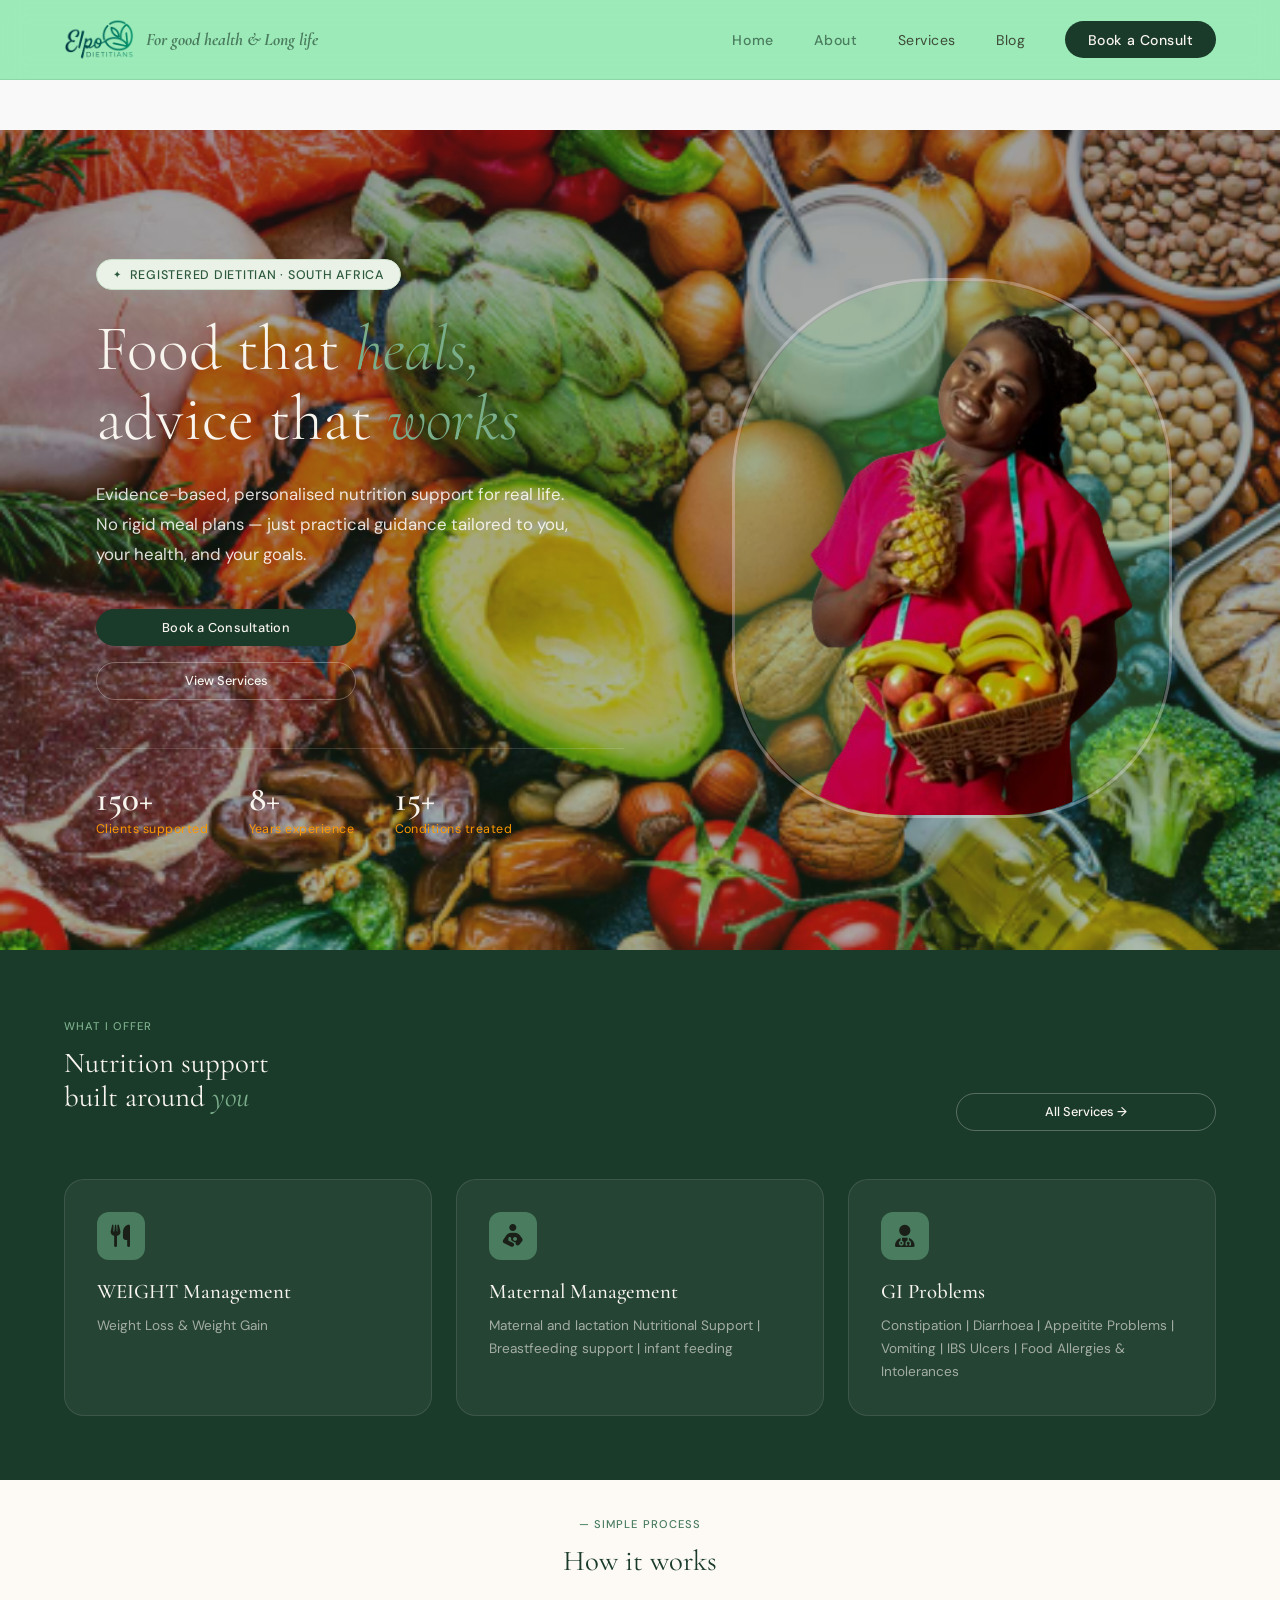
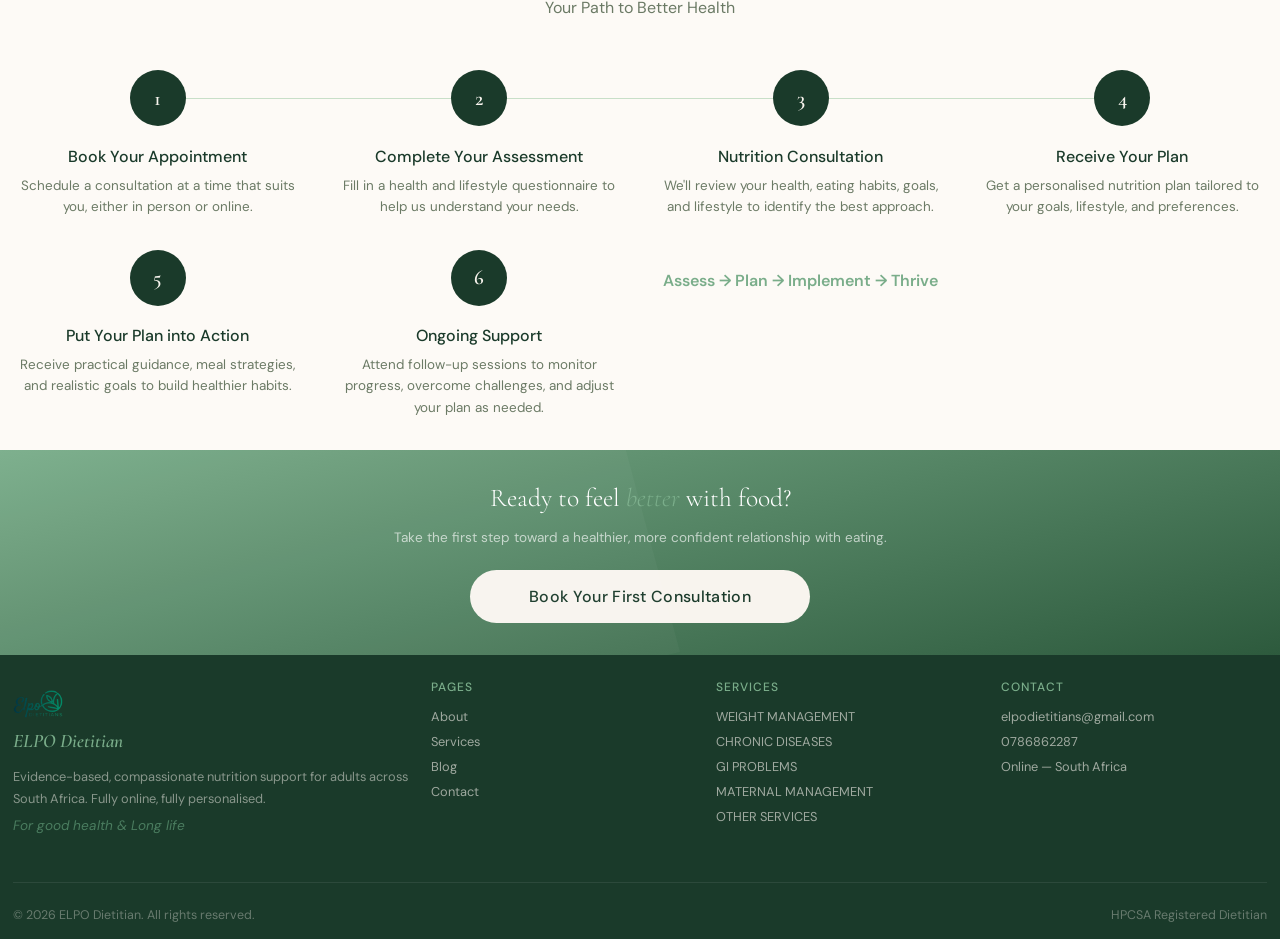
==== index.html @ 796d45ba "Update index.html" ====
<!DOCTYPE html>
<html lang="en">
<head>
  <meta charset="UTF-8">
  <meta name="viewport" content="width=device-width, initial-scale=1.0">

  <!-- UPDATE: Change this to your business name -->
  <title>ELPO Dietitian</title>

<meta name="description"
content="Professional dietitian services focused on healthy eating, nutrition guidance, wellness plans, and personalized dietary support for a healthier lifestyle.">
  <!-- Google Fonts — UPDATE font names here if you want different typography -->
  <link href="https://fonts.googleapis.com/css2?family=Cormorant+Garamond:ital,wght@0,300;0,400;0,500;0,600;1,300;1,400&family=DM+Sans:wght@300;400;500&display=swap" rel="stylesheet">
  <!-- Font Awesome -->
  <link rel="stylesheet" href="https://cdnjs.cloudflare.com/ajax/libs/font-awesome/6.5.1/css/all.min.css">

  <!-- Stylesheets — edit only the relevant file for each concern -->
  <link rel="stylesheet" href="css/styles.css">   <!-- Global: colours, fonts, nav, footer, modal, forms -->
  <link rel="stylesheet" href="css/home.css">     <!-- Home page sections only -->
  <link rel="stylesheet" href="css/pages.css">    <!-- About, Services, Blog, Resources, Contact -->
</head>
<body>

<!-- ══════════════════════════════════════════
     NAV — edit in: css/styles.css (.nav-*)
     UPDATE: Change brand name "NourishWell"
     ══════════════════════════════════════════ -->
<nav>
  <div class="nav-logo" onclick="showPage('home')">
    <div class="logo-circle">
      <img src="Pictures/Logo.png" alt="ELPO Dietitian Logo">
    </div>
    <span class="logo-tagline">For good health & Long life</span>
  </div>
  <button class="nav-hamburger" id="nav-hamburger" onclick="toggleMobileNav()" aria-label="Toggle menu">
    <span></span><span></span><span></span>
  </button>
  <div class="nav-links" id="nav-links">
    <a href="index.html">Home</a>
    <a href="pages/about.html" class="nav-active">About</a>
    <a href="pages/services.html">Services</a>
    <a href="pages/blog.html">Blog</a>
    <a href="#" onclick="showContactOptions();return false;" class="nav-cta">Book a Consult</a>
  </div>
</nav>


<!-- ══════════════════════════════════════════
     HOME PAGE — edit content in: pages/home.html
     ══════════════════════════════════════════ -->
<div class="page active" id="page-home">

  <section class="hero">
    <div>
      <div class="hero-badge fade-up">Registered Dietitian · South Africa</div>
      <h1 class="fade-up delay-1">Food that <em>heals,</em><br>advice that <em>works</em></h1>
      <p class="fade-up delay-2">Evidence-based, personalised nutrition support for real life. No rigid meal plans — just practical guidance tailored to you, your health, and your goals.</p>
      <div class="hero-btns fade-up delay-3">
        <button class="btn-primary" onclick="openBooking()">Book a Consultation</button>
        <button class="btn-secondary" onclick="window.location.href='pages/services.html'">View Services</button>
      </div>
      <div class="hero-stats fade-up delay-4">
        <div><div class="stat-num">150+</div><div class="stat-label">Clients supported</div></div>
        <div><div class="stat-num">8+</div><div class="stat-label">Years experience</div></div>
        <div><div class="stat-num">15+</div><div class="stat-label">Conditions treated</div></div>
      </div>
    </div>
    <div class="hero-image fade-up delay-2">
      <div class="hero-img-wrap">
        <div class="hero-img-placeholder">
          <img src="Pictures/EM_Moyo.png" alt="ELPO Dietitian" style="width:100%;height:100%;object-fit:cover;border-radius:inherit;">
        </div>

      </div>
      <!-- hero-float-card placeholder (uncomment when ready)
      <div class="hero-float-card">
        <div class="float-icon"><i class="fa-solid fa-check"></i></div>
        <div>
          <div class="float-val">HPCSA Registered</div>
          <div class="float-text">Verified &amp; accredited</div>
        </div>
      </div>
      -->
    </div>
  </section>

  <section class="services-strip">
    <div class="section-tag">What I offer</div>
    <div style="display:flex;justify-content:space-between;align-items:flex-end;flex-wrap:wrap;gap:1rem">
      <h2 class="section-title">Nutrition support<br>built around <em style="font-style:italic;color:var(--green-light)">you</em></h2>
      <a class="btn-secondary" style="border-color:rgba(255, 255, 255, 0.268);color:var(--cream);white-space:nowrap;" href="pages/services.html">All Services →</a>
    </div>
    <div class="services-grid">
      
      <div class="service-card" onclick="window.location.href='pages/services.html'">
        <div class="service-icon"><i class="fa-solid fa-utensils"></i></div>
        <h3>WEIGHT Management</h3>
        <p>Weight Loss & Weight Gain</p>       
      </div>

      <div class="service-card" onclick="window.location.href='pages/services.html'">
        <div class="service-icon"><i class="fa-solid fa-person-breastfeeding"></i></div>
       <h3>Maternal Management</h3>
      <p>Maternal and lactation Nutritional Support | Breastfeeding support | infant feeding</p>
      </div>

      <div class="service-card" onclick="window.location.href='pages/services.html'">
        <div class="service-icon"><i class="fa-solid fa-user-doctor"></i></div>
         <h3>GI Problems</h3>
      <p>Constipation | Diarrhoea | Appeitite Problems | Vomiting | IBS Ulcers | Food Allergies & Intolerances</p>
      </div>
    </div>
  </section>

  <section class="how-it-works">
    <div style="text-align:center; margin-bottom:0">
      <div class="section-tag">— Simple process</div>
      <h2 class="section-title">How it works</h2>
      <p class="section-sub" style="margin: 0 auto; text-align:center">Your Path to Better Health</p>
    </div>

    <div class="steps-row">
      <div class="step">
        <div class="step-num">1</div>
        <h4>Book Your Appointment</h4>
        <p>Schedule a consultation at a time that suits you, either in person or online.</p>
      </div>

      <div class="step">
        <div class="step-num">2</div>
        <h4>Complete Your Assessment</h4>
        <p>Fill in a health and lifestyle questionnaire to help us understand your needs.</p>
      </div>

      <div class="step">
        <div class="step-num">3</div>
        <h4>Nutrition Consultation</h4>
        <p>We'll review your health, eating habits, goals, and lifestyle to identify the best approach.</p>
      </div>

      <div class="step">
        <div class="step-num">4</div>
        <h4>Receive Your Plan</h4>
        <p>Get a personalised nutrition plan tailored to your goals, lifestyle, and preferences.</p>
      </div>

      <div class="step">
        <div class="step-num">5</div>
        <h4>Put Your Plan into Action</h4>
        <p>Receive practical guidance, meal strategies, and realistic goals to build healthier habits.</p>
      </div>

      <div class="step">
        <div class="step-num">6</div>
        <h4>Ongoing Support</h4>
        <p>Attend follow-up sessions to monitor progress, overcome challenges, and adjust your plan as needed.</p>
      </div>

      <div style="text-align:center; margin-top:1.25rem; color:var(--green-light); font-weight:600">
        <p>Assess → Plan → Implement → Thrive</p>
      </div>
    </div>
  </section>

  <section class="cta-banner">
    <h2>Ready to feel <em>better</em> with food?</h2>
    <p>Take the first step toward a healthier, more confident relationship with eating.</p>
    <button class="btn-primary" onclick="openBooking()">Book Your First Consultation</button>
  </section>

  <footer>
    <div class="footer-grid">
      <div><div class="footer-logo">
        <div class="logo-circle" style="width:50px;height:50px">
          <img src="Pictures/Logo.png" alt="ELPO Dietitian Logo" style="width:100%;height:100%;object-fit:contain">
        </div>
        <span>ELPO Dietitian</span>
      </div><p class="footer-desc">Evidence-based, compassionate nutrition support for adults across South Africa. Fully online, fully personalised.</p><p class="logo-tagline" style="margin-top:0.5rem;font-size:0.85rem">For good health & Long life</p></div>
      <div class="footer-col"><h4>Pages</h4><a href="pages/about.html">About</a><a href="pages/services.html">Services</a><a href="pages/blog.html">Blog</a><a href="pages/contact.html">Contact</a></div>
     
      <div class="footer-col"><h4>Services</h4>
        <a href="pages/services.html">WEIGHT MANAGEMENT</a>
      <a href="pages/services.html">CHRONIC DISEASES</a>
      <a href="pages/services.html">GI PROBLEMS</a>
      <a href="pages/services.html">MATERNAL MANAGEMENT</a>
      <a href="pages/services.html">OTHER SERVICES</a>
      </div>
     
      <div class="footer-col"><h4>Contact</h4><a>elpodietitians@gmail.com</a><a>0786862287</a><a>Online — South Africa</a></div>
    </div>
    <div class="footer-bottom"><p>© 2026 ELPO Dietitian. All rights reserved.</p><p>HPCSA Registered Dietitian</p></div>
  </footer>
</div>

<script src="js/main.js"></script>

<div class="modal-overlay" id="modal-overlay" onclick="closeBookingIfOutside(event)">
  <div class="modal">
    <div class="modal-header">
      <h3>Book a Consultation</h3>
      <button class="modal-close" onclick="closeBooking()">✕</button>
    </div>
    <div id="modal-form">
      <div class="form-row">
        <div class="form-group"><label>First name</label><input type="text" name="firstname" placeholder="Jane"></div>
        <div class="form-group"><label>Last name</label><input type="text" name="lastname" placeholder="Smith"></div>
      </div>
      <div class="form-group"><label>Email address</label><input type="email" name="email" placeholder="jane@email.com"></div>
      <div class="form-group">
        <label>Service interested in</label>
        <select name="service">
          <option value="">Select a service...</option>
          <option>Initial Nutrition Consultation</option>
          <option>IBS Ease & Management Program</option>
          <option>Medical Aid Weight Management</option>
          <option>Discovery Vitality Consultation</option>
        </select>
      </div>
      <div class="form-group">
        <label>Your health goals</label>
        <textarea name="message" placeholder="What would you like to work on?" style="min-height:80px"></textarea>
      </div>
      <button class="form-submit" onclick="submitModal()">Send Request →</button>
    </div>
    <div class="success-msg" id="modal-success">
      <div class="s-icon">🌿</div>
      <h4>Booking request sent!</h4>
      <p>I'll be in touch within 1–2 business days to confirm your appointment.</p>
    </div>
  </div>
</div>
</body>
</html>
---- css/styles.css ----
/* =============================================
   NourishWell Nutrition — Main Stylesheet
   =============================================
   To update colours, edit the :root variables.
   To update fonts, edit the Google Fonts link
   in index.html and the font-family values below.
   ============================================= */

:root {
  /* ── Brand Colours ── */
  --green-deep:  #1a3a2a;   /* Dark green — main buttons, nav, footer */
  --green-mid:   #2d5a3d;   /* Mid green — gradients, accents */
  --green-soft:  #4a7c5f;   /* Soft green — hover states, icons */
  --green-light: #7aad8a;   /* Light green — highlights on dark bg */
  --green-pale:  #c8dfc8;   /* Pale green — borders, badges */
  --green-mist:  #eaf2e8;   /* Misty green — card backgrounds */

  /* ── Neutrals ── */
  --cream:       #f8f4ee;   /* Warm cream — inputs, light backgrounds */
  --warm-white:  #fdfaf6;   /* Off-white — page background */
  --earth:       #8b6f47;   /* Earth tone — accent */
  --accent:      #c8a96e;   /* Gold accent — stars, highlights */

  /* ── Text ── */
  --text-dark:   #1a2018;   /* Main body text */
  --text-mid:    #3d4a38;   /* Secondary text */
  --text-light:  #6b7a65;   /* Muted / captions */

  /* ── Utility ── */
  --border:      rgba(42,80,55,0.12);
}

/* ── Reset & Base ── */
* { margin: 0; padding: 0; box-sizing: border-box; }
html { scroll-behavior: smooth; }
body {
  font-family: 'DM Sans', sans-serif;
  background: var(--warm-white);
  color: var(--text-dark);
  overflow-x: hidden;
}

/* ── NAV ── */
nav {
  position: fixed; top: 0; left: 0; right: 0; z-index: 100;
  display: flex; align-items: center; justify-content: space-between;
  padding: 1rem 4rem;
  background: rgba(0, 210, 74, 0.378);
  backdrop-filter: blur(12px);
  border-bottom: 1px solid var(--border);
  transition: all 0.3s;
  height: 80px;
}
.nav-logo {
  font-family: 'Cormorant Garamond', serif;
  font-size: 1.6rem; 
  font-weight: 700;
  color: var(--green-deep);
  cursor: pointer;
  display: flex;
  align-items: center;
  gap: 12px;
  flex-shrink: 0;
}
.logo-circle {
  width: 70px;
  height: 70px;
  display: flex;
  align-items: center;
  justify-content: center;
  overflow: hidden;
}
.logo-circle img {
  width: 100%;
  height: 100%;
  object-fit: contain;
}
.logo-tagline {
  font-size: 1.1rem;
  color: var(--green-soft);
  font-style: italic;
  line-height: 1.2;
  max-width: 220px;
}
.nav-logo span { color: var(--green-soft); font-style: italic; }
.nav-links { display: flex; gap: 2.5rem; align-items: center; }
.nav-links a {
  text-decoration: none; color: var(--text-mid);
  font-size: 0.88rem; font-weight: 400; letter-spacing: 0.04em;
  transition: color 0.2s; cursor: pointer;
}
.nav-links a:hover { color: var(--green-soft); }
.nav-cta {
  background: var(--green-deep) !important;
  color: var(--cream) !important;
  padding: 0.6rem 1.4rem;
  border-radius: 50px;
  font-weight: 500 !important;
  transition: background 0.2s !important;
}
.nav-cta:hover { background: var(--green-soft) !important; }
.nav-links a.nav-active { color: var(--green-soft); font-weight: 500; }

/* ── PAGE SWITCHING ── */
.page { display: none; min-height: 100vh; padding-top: 110px; /* Increased margin for large devices */ }
.page.active { display: block; }

/* ── SHARED SECTION STYLES ── */
section { padding: 5rem 4rem; }
.section-tag {
  display: inline-block;
  font-size: 0.75rem; font-weight: 500; letter-spacing: 0.1em;
  text-transform: uppercase; color: var(--green-soft);
  margin-bottom: 0.8rem;
}
.section-title {
  font-family: 'Cormorant Garamond', serif;
  font-size: clamp(2rem, 4vw, 3rem);
  font-weight: 400; color: var(--green-deep); line-height: 1.2;
  margin-bottom: 1rem;
}
.section-sub {
  font-size: 1rem; color: var(--text-light);
  line-height: 1.75; max-width: 560px;
}

/* ── SHARED BUTTONS ── */
.btn-primary {
  background: var(--green-deep); color: var(--cream);
  padding: 0.85rem 2rem; border-radius: 50px;
  font-size: 0.9rem; font-weight: 500; cursor: pointer;
  border: none; transition: all 0.25s; letter-spacing: 0.02em;
  text-decoration: none; display: inline-block;
  font-family: 'DM Sans', sans-serif;
  max-width: 260px;
  width: auto;
}
.btn-primary:hover { background: var(--green-soft); transform: translateY(-1px); }
.btn-secondary {
  background: transparent; color: var(--green-deep);
  padding: 0.85rem 2rem; border-radius: 50px;
  font-size: 0.9rem; font-weight: 500; cursor: pointer;
  border: 1.5px solid var(--green-pale); transition: all 0.25s;
  text-decoration: none; display: inline-block;
  font-family: 'DM Sans', sans-serif;
  max-width: 260px;
  width: auto;
}
.btn-secondary:hover { border-color: var(--green-soft); color: var(--green-soft); }

/* Center buttons used inside page content (keep nav buttons untouched) */
.page .btn-primary,
.page .btn-secondary,
.page .form-submit {
  display: inline-block;
  margin: 0 auto;
  text-align: center;
}

/* ── CTA BANNER (shared across pages) ── */
.cta-banner {
  background: linear-gradient(165deg, var(--green-light), var(--green-mid));
  padding: 5rem 4rem; text-align: center; position: relative; overflow: hidden;
}
.cta-banner::before {
  content: ''; position: absolute;
  top: -50%; left: -10%; width: 60%; height: 200%;
  background: rgba(255,255,255,0.03);
  transform: rotate(-15deg);
}
.cta-banner h2 {
  font-family: 'Cormorant Garamond', serif;
  font-size: clamp(2rem, 4vw, 3.2rem);
  font-weight: 300; color: white; margin-bottom: 1rem;
}
.cta-banner h2 em { font-style: italic; color: var(--green-light); }
.cta-banner p { color: rgba(255,255,255,0.65); margin-bottom: 2.5rem; font-size: 1rem; }
.cta-banner .btn-primary { background: var(--cream); color: var(--green-deep); font-size: 1rem; padding: 1rem 2.5rem; }
.cta-banner .btn-primary:hover { background: white; }

/* Make CTA button wider on desktop, full-width on small screens */
.cta-banner .btn-primary {
  min-width: 340px;
  max-width: 520px;
  width: auto;
}

@media (max-width: 480px) {
  .cta-banner .btn-primary {
    width: 100%;
    max-width: 100%;
    min-width: 0;
  }
}

/* ── FOOTER (shared across pages) ── */
footer { background: var(--green-deep); padding: 4rem 4rem 2rem; }
.footer-grid {
  display: grid; grid-template-columns: 1.5fr 1fr 1fr 1fr;
  gap: 3rem; margin-bottom: 3rem;
}
.footer-logo {
  font-family: 'Cormorant Garamond', serif;
  font-size: 1.4rem; color: var(--cream); font-weight: 600; margin-bottom: 0.8rem;
}
.footer-logo span { color: var(--green-light); font-style: italic; }
.footer-desc { font-size: 0.84rem; color: rgba(248,244,238,0.5); line-height: 1.7; }
.footer-col h4 {
  font-size: 0.8rem; font-weight: 500; color: var(--green-light);
  letter-spacing: 0.08em; text-transform: uppercase; margin-bottom: 1.2rem;
}
.footer-col a {
  display: block; font-size: 0.85rem; color: rgba(248,244,238,0.6);
  text-decoration: none; margin-bottom: 0.6rem; cursor: pointer;
  transition: color 0.2s;
}
.footer-col a:hover { color: var(--cream); }
.footer-bottom {
  border-top: 1px solid rgba(255,255,255,0.08);
  padding-top: 1.5rem; display: flex;
  justify-content: space-between; align-items: center;
}
.footer-bottom p { font-size: 0.78rem; color: rgba(248,244,238,0.35); }

/* ── BOOKING MODAL ── */
.modal-overlay {
  display: none; position: fixed; inset: 0; z-index: 200;
  background: rgba(26,42,24,0.6); backdrop-filter: blur(4px);
  align-items: center; justify-content: center;
}
.modal-overlay.open { display: flex; }
.modal {
  background: white; border-radius: 24px;
  padding: 2.5rem; width: 90%; max-width: 480px;
  box-shadow: 0 24px 80px rgba(26,58,42,0.2);
  animation: modalIn 0.3s ease;
}
@keyframes modalIn {
  from { opacity: 0; transform: translateY(20px); }
  to   { opacity: 1; transform: translateY(0); }
}
.modal-header {
  display: flex; justify-content: space-between;
  align-items: center; margin-bottom: 1.5rem;
}
.modal-header h3 {
  font-family: 'Cormorant Garamond', serif;
  font-size: 1.6rem; color: var(--green-deep);
}
.modal-close {
  width: 36px; height: 36px; background: var(--cream);
  border: none; border-radius: 50%; cursor: pointer;
  font-size: 1.1rem; color: var(--text-mid);
  display: flex; align-items: center; justify-content: center;
  transition: background 0.2s;
}
.modal-close:hover { background: var(--green-pale); }

/* ── FORMS (shared) ── */
.form-row { display: grid; grid-template-columns: 1fr 1fr; gap: 1rem; }
.form-group { margin-bottom: 1.2rem; }
.form-group label {
  display: block; font-size: 0.82rem; font-weight: 500;
  color: var(--text-mid); margin-bottom: 0.4rem;
}
.form-group input,
.form-group select,
.form-group textarea {
  width: 100%; padding: 0.75rem 1rem;
  background: var(--cream); border: 1.5px solid var(--border);
  border-radius: 10px; font-family: 'DM Sans', sans-serif;
  font-size: 0.88rem; color: var(--text-dark);
  outline: none; transition: border-color 0.2s;
  appearance: none;
}
.form-group input:focus,
.form-group select:focus,
.form-group textarea:focus { border-color: var(--green-soft); }
.form-group textarea { resize: vertical; min-height: 100px; }
.form-submit {
  width: 100%; padding: 1rem;
  background: var(--green-deep); color: var(--cream);
  border: none; border-radius: 50px;
  font-family: 'DM Sans', sans-serif; font-size: 0.95rem; font-weight: 500;
  cursor: pointer; transition: all 0.25s; margin-top: 0.5rem;
}
.form-submit:hover { background: var(--green-soft); transform: translateY(-1px); }
.success-msg { display: none; text-align: center; padding: 2rem 0; }
.success-msg .s-icon { font-size: 3rem; margin-bottom: 1rem; }
.success-msg h4 {
  font-family: 'Cormorant Garamond', serif;
  font-size: 1.5rem; color: var(--green-deep); margin-bottom: 0.5rem;
}
.success-msg p { font-size: 0.88rem; color: var(--text-light); }

/* ── ANIMATIONS ── */
@keyframes fadeUp {
  from { opacity: 0; transform: translateY(24px); }
  to   { opacity: 1; transform: translateY(0); }
}
.fade-up { animation: fadeUp 0.6s ease forwards; }
.delay-1 { animation-delay: 0.1s; opacity: 0; }
.delay-2 { animation-delay: 0.2s; opacity: 0; }
.delay-3 { animation-delay: 0.3s; opacity: 0; }
.delay-4 { animation-delay: 0.4s; opacity: 0; }

/* =============================================
   RESPONSIVE — Mobile & Tablet breakpoints
   ============================================= */

/* ── Hamburger Menu Button ── */
.nav-hamburger {
  display: none;
  flex-direction: column;
  gap: 5px;
  background: none;
  border: none;
  cursor: pointer;
  padding: 6px;
  z-index: 110;
}
.nav-hamburger span {
  display: block;
  width: 24px;
  height: 2px;
  background: var(--green-deep);
  border-radius: 2px;
  transition: all 0.3s;
}
.nav-hamburger.open span:nth-child(1) { transform: translateY(7px) rotate(45deg); }
.nav-hamburger.open span:nth-child(2) { opacity: 0; }
.nav-hamburger.open span:nth-child(3) { transform: translateY(-7px) rotate(-45deg); }

/* ── Tablet: 768px–1024px ── */
@media (max-width: 1024px) {
  nav { 
    padding: 0.8rem 2rem;
    height: 70px;
  }
  section { padding: 3.5rem 2rem; }

  .footer-grid {
    grid-template-columns: 1fr 1fr;
    gap: 2rem;
  }
  .cta-banner { padding: 3.5rem 2rem; }
  footer { padding: 2.5rem 2rem 2rem; }
  
  /* Logo adjustments */
  .logo-circle { width: 64px; height: 64px; }
  .logo-tagline { display: block; font-size: 1rem; }
  .nav-logo { font-size: 1.3rem; }
}

/* ── Mobile: up to 768px ── */
@media (max-width: 768px) {
  .page { padding-top: 0; }
  nav {
    padding: 0.6rem 1rem;
    flex-wrap: wrap;
    position: fixed;
    top: 0;
    left: 0;
    right: 0;
    height: 60px;
    min-height: 60px;
  }
  .nav-logo { gap: 6px; }
  .logo-circle { width: 56px; height: 56px; }
  .logo-tagline { display: block; font-size: 0.95rem; }
  .nav-logo { font-size: 1.15rem; }
  
  .nav-hamburger { 
    display: flex !important;
    flex-direction: column;
    gap: 4px;
    background: none;
    border: none;
    cursor: pointer;
    padding: 4px;
    position: absolute;
    right: 0.8rem;
    top: 50%;
    transform: translateY(-50%);
    z-index: 200;
  }
  .nav-hamburger span {
    display: block;
    width: 20px;
    height: 2px;
    background: var(--green-deep);
    border-radius: 2px;
    transition: all 0.3s;
  }
  .nav-hamburger.open span:nth-child(1) { transform: translateY(5px) rotate(45deg); }
  .nav-hamburger.open span:nth-child(2) { opacity: 0; }
  .nav-hamburger.open span:nth-child(3) { transform: translateY(-5px) rotate(-45deg); }

  .nav-links {
    display: none;
    flex-direction: column;
    width: 100%;
    position: fixed;
    top: 60px;
    left: 0;
    right: 0;
    gap: 0;
    background: rgba(253,250,246,0.98);
    border-top: 1px solid var(--border);
    padding: 0.5rem 0 1rem;
    z-index: 150;
    max-height: calc(100vh - 60px);
    overflow-y: auto;
  }
  .nav-links.mobile-open { 
    display: flex !important; 
  }
  .nav-links a {
    padding: 0.7rem 1rem;
    font-size: 0.9rem;
    border-radius: 6px;
    margin: 0 0.5rem;
    width: calc(100% - 1rem);
  }
  .nav-cta {
    margin: 0.5rem 1rem 0;
    text-align: center;
    padding: 0.7rem 1.2rem !important;
  }

  section { padding: 1.25rem 1rem; }
  .section-title { font-size: clamp(1.6rem, 5vw, 2.2rem); }
  .section-sub { font-size: 0.92rem; max-width: 100%; }

  .footer-grid {
    grid-template-columns: 1fr;
    gap: 1.5rem;
    text-align: center;
  }
  footer { padding: 2rem 1rem 1.2rem; }
  .footer-bottom {
    flex-direction: column;
    gap: 0.5rem;
    text-align: center;
  }

  .cta-banner { padding: 2.5rem 1rem; }
  .cta-banner h2 { font-size: clamp(1.5rem, 5vw, 2rem); }
  .cta-banner p { font-size: 0.9rem; }
  .cta-banner .btn-primary { padding: 0.8rem 1.5rem; font-size: 0.9rem; }

  .form-row { grid-template-columns: 1fr; }

  .modal { 
    padding: 1.5rem 1rem; 
    width: 92%; 
    max-width: 400px;
    border-radius: 16px;
  }
  .modal-header h3 { font-size: 1.3rem; }
  .form-group { margin-bottom: 1rem; }
  .form-group input,
  .form-group select,
  .form-group textarea { padding: 0.6rem 0.8rem; font-size: 0.85rem; }
  .form-submit { padding: 0.8rem; font-size: 0.9rem; }
  
  .btn-primary, .btn-secondary {
    padding: 0.7rem 1.5rem;
    font-size: 0.85rem;
  }
}

/* On desktop/tablet make form submit constrained and buttons keep a sensible max width */
@media (min-width: 769px) {
  .page .btn-primary,
  .page .btn-secondary {
    display: inline-block;
    margin: 0;
    max-width: 260px;
  }
  .page .form-submit {
    width: auto;
    max-width: 320px;
    display: inline-block;
    margin: 0;
  }
}

/* Center buttons on small devices only */
@media (max-width: 768px) {
  .page .btn-primary,
  .page .btn-secondary,
  .page .form-submit {
    display: block;
    margin: 0.6rem auto;
    text-align: center;
  }
  .cta-banner {
    text-align: center;
  }
}

/* ── Small mobile: up to 480px ── */
@media (max-width: 480px) {
  nav { 
    padding: 0.5rem 0.8rem; 
    height: 55px;
    min-height: 55px;
  }
  .logo-circle { width: 36px; height: 36px; }
  .nav-logo { font-size: 0.9rem; }
  .nav-hamburger { right: 0.6rem; padding: 3px; }
  .nav-hamburger span { width: 18px; }
  
  .page { padding-top: 55px; /* Space for fixed nav on small mobile */ }
  section { padding: 1.5rem 0.8rem; }
}
  
  section { padding: 2rem 0.8rem; }
  .section-tag { font-size: 0.7rem; }
  .section-title { font-size: clamp(1.4rem, 5vw, 1.8rem); }
  
  footer { padding: 1.5rem 0.8rem 1rem; }
  .footer-grid { gap: 1.2rem; }
  .footer-col h4 { font-size: 0.75rem; margin-bottom: 0.8rem; }
  .footer-col a { font-size: 0.8rem; margin-bottom: 0.5rem; }
  .footer-logo { font-size: 1.2rem; }
  .footer-desc { font-size: 0.8rem; }
  
  .cta-banner { padding: 2rem 0.8rem; }
  .cta-banner h2 { font-size: clamp(1.3rem, 5vw, 1.6rem); }
  .cta-banner p { font-size: 0.85rem; margin-bottom: 1.5rem; }
  
  .modal { padding: 1.2rem 0.8rem; }
  .modal-header h3 { font-size: 1.2rem; }
  .modal-close { width: 32px; height: 32px; font-size: 1rem; }
  
  .btn-primary, .btn-secondary {
    padding: 0.6rem 1.2rem;
    font-size: 0.8rem;
    width: 100%;
    margin: 0.6rem auto; /* Center block buttons */
  }
  .hero-btns { flex-direction: column; gap: 0.8rem; }

/* Removed conflicting centering rules */
---- css/home.css ----
/* =============================================
   home.css — Styles for the Home page only
   ============================================= */

/* ── Hero Section ── */
body{
  margin-top: 0;
  margin: 0;
  top: 0%;
}

.hero {
  min-height: calc(100vh - 80px);
  display: grid; grid-template-columns: 1fr 1fr;
  align-items: center;
  padding: 5rem 4rem 4rem 6rem;
  gap: 4rem;
  position: relative; overflow: hidden;
  background-image: linear-gradient(rgba(32, 32, 32, 0.43), rgba(26, 65, 34, 0.366)), url('../Pictures/HomeBackground.png');
  background-size: cover;
  margin-top: 0;
}
.hero-badge {
  display: inline-flex; align-items: center; gap: 0.5rem;
  background: var(--green-mist); border: 1px solid var(--green-pale);
  border-radius: 50px; padding: 0.4rem 1rem;
  font-size: 0.78rem; color: var(--green-mid); font-weight: 500;
  margin-bottom: 1.5rem; letter-spacing: 0.06em; text-transform: uppercase;
}
.hero-badge::before { content: '✦'; font-size: 0.6rem; }
.hero h1 {
  font-family: 'Cormorant Garamond', serif;
  font-size: clamp(3rem, 5vw, 4.5rem);
  font-weight: 300; line-height: 1.1;
  color: var(--cream); margin-bottom: 1.5rem;
}
.hero h1 em { font-style: italic; color: var(--green-light); }
.hero p {
  font-size: 1.05rem; color: rgba(255, 254, 254, 0.85);
  line-height: 1.8; margin-bottom: 2.5rem; max-width: 480px;
}
.hero-btns { display: flex; gap: 1rem; flex-wrap: wrap; }
.hero-btns { justify-content: flex-start; }
/* Ensure elements that trigger page navigation remain left-aligned on larger screens
   (mobile centering is handled in the max-width media queries) */
@media (min-width: 769px) {
  /* Keep page navigation and booking triggers left-aligned on desktop */
  #page-home [onclick*="showPage"],
  #page-home [onclick*="openBooking"],
  #page-home .btn-primary, #page-home .btn-secondary {
    display: inline-block;
    margin: 0;
  }
}
.hero .btn-secondary {
  color: var(--cream);
  border-color: rgba(255, 255, 255, 0.3);
}
.hero .btn-secondary:hover {
  border-color: var(--cream);
}
.hero-stats {
  display: flex; gap: 2.5rem; margin-top: 3rem;
  padding-top: 2rem; border-top: 1px solid rgba(255, 255, 255, 0.15);
}
.stat-num {
  font-family: 'Cormorant Garamond', serif;
  font-size: 2.2rem; font-weight: 600; color: var(--cream); line-height: 1;
}
.stat-label { font-size: 0.78rem; color: rgb(253, 152, 0); margin-top: 0.3rem; letter-spacing: 0.04em; }

/* ── Hero Image ── */
.hero-image { position: relative; display: flex; justify-content: center; align-items: center; }
.hero-img-wrap {
  width: 440px; height: 540px;
  border-radius: 200px 200px 160px 160px;
  overflow: hidden; position: relative;
  border: 3px solid rgba(255, 254, 254, 0.307);
}
.hero-img-placeholder {
  width: 100%; height: 100%;
  display: flex; flex-direction: column;
  align-items: center; justify-content: center; gap: 1rem;
  background: rgba(137, 252, 137, 0.182); border-radius: 200px 200px 160px 160px;
}
.placeholder-icon {
  width: 120px; height: 120px; background: var(--green-pale);
  border-radius: 50%; display: flex; align-items: center; justify-content: center;
  font-size: 3rem;
}
.placeholder-text { font-size: 0.85rem; color: var(--text-light); }
.hero-float-card {
  position: absolute; bottom: 40px; left: -20px;
  background: white; border-radius: 16px;
  padding: 1rem 1.3rem; box-shadow: 0 8px 32px rgba(26, 58, 42, 0.15);
  border: 1px solid var(--border);
  display: flex; align-items: center; gap: 0.8rem;
}
.float-icon {
  width: 40px; height: 40px; background: var(--green-mist);
  border-radius: 10px; display: flex; align-items: center;
  justify-content: center; font-size: 1.2rem;
}
.float-text { font-size: 0.78rem; color: var(--text-light); }
.float-val { font-size: 0.95rem; font-weight: 500; color: var(--green-deep); }

/* ── Services Strip ── */
.services-strip { background: var(--green-deep); padding: 4rem; }
.services-strip .section-tag { color: var(--green-light); }
.services-strip .section-title { color: var(--cream); }
.services-strip .section-sub { color: rgba(248,244,238,0.65); }
.services-grid {
  display: grid; grid-template-columns: repeat(3, 1fr);
  gap: 1.5rem; margin-top: 3rem;
}
.service-card {
  background: rgba(255,255,255,0.05);
  border: 1px solid rgba(255,255,255,0.1);
  border-radius: 20px; padding: 2rem;
  transition: all 0.3s; cursor: pointer;
}
.service-card:hover {
  background: rgba(255,255,255,0.1);
  transform: translateY(-4px);
  border-color: rgba(255,255,255,0.2);
}
.service-icon {
  width: 48px; height: 48px; background: var(--green-soft);
  border-radius: 12px; display: flex; align-items: center;
  justify-content: center; font-size: 1.4rem; margin-bottom: 1.2rem;
}
.service-card h3 {
  font-family: 'Cormorant Garamond', serif;
  font-size: 1.3rem; font-weight: 500;
  color: var(--cream); margin-bottom: 0.6rem;
}
.service-card p { font-size: 0.85rem; color: rgba(248,244,238,0.6); line-height: 1.7; }
.service-card .card-link {
  display: inline-flex; align-items: center; gap: 0.4rem;
  margin-top: 1.2rem; font-size: 0.82rem; color: var(--green-light);
  text-decoration: none; font-weight: 500; cursor: pointer;
}

/* ── Testimonials ── */
.testimonials-section { background: var(--cream); }
.testimonials-grid {
  display: grid; grid-template-columns: repeat(3, 1fr);
  gap: 1.5rem; margin-top: 3rem;
}
.testimonial-card {
  background: white; border-radius: 20px;
  padding: 2rem; border: 1px solid var(--border);
  transition: transform 0.3s;
}
.testimonial-card:hover { transform: translateY(-3px); }
.stars { color: var(--accent); font-size: 0.9rem; margin-bottom: 1rem; letter-spacing: 0.1em; }
.testimonial-card p {
  font-size: 0.92rem; color: var(--text-mid);
  line-height: 1.75; margin-bottom: 1.5rem; font-style: italic;
}
.client-info { display: flex; align-items: center; gap: 0.8rem; }
.client-avatar {
  width: 40px; height: 40px; background: var(--green-mist);
  border-radius: 50%; display: flex; align-items: center;
  justify-content: center; font-size: 1rem;
}
.client-name { font-size: 0.88rem; font-weight: 500; color: var(--green-deep); }
.client-detail { font-size: 0.78rem; color: var(--text-light); }

/* ── How It Works ── */
.how-it-works { background: var(--warm-white); }
.steps-row {
  display: grid; grid-template-columns: repeat(4, 1fr);
  gap: 2rem; margin-top: 3rem; position: relative;
}
.steps-row::before {
  content: '';
  position: absolute; top: 28px; left: 12.5%; right: 12.5%;
  height: 1px; background: var(--green-pale);
}
.step { text-align: center; position: relative; }
.step-num {
  width: 56px; height: 56px;
  background: var(--green-deep); color: var(--cream);
  border-radius: 50%;
  display: flex; align-items: center; justify-content: center;
  font-family: 'Cormorant Garamond', serif;
  font-size: 1.3rem; font-weight: 600;
  margin: 0 auto 1.2rem; position: relative; z-index: 1;
}
.step h4 { font-size: 1rem; font-weight: 500; color: var(--green-deep); margin-bottom: 0.5rem; }
.step p { font-size: 0.84rem; color: var(--text-light); line-height: 1.6; }

/* =============================================
   home.css — RESPONSIVE
   ============================================= */

@media (max-width: 1024px) {
  .hero {
    grid-template-columns: 1fr 1fr;
    padding: 3rem 2rem;
    gap: 2rem;
  }
  .hero-img-wrap { width: 300px; height: 400px; }
  .hero h1 { font-size: clamp(2.2rem, 4vw, 3rem); }
  .hero p { font-size: 1rem; max-width: 400px; }
  .hero-stats { gap: 1.5rem; }
  .stat-num { font-size: 1.8rem; }
  
  .services-strip { padding: 3rem 2rem; }
  .services-grid { grid-template-columns: repeat(2, 1fr); gap: 1.2rem; }
  .service-card { padding: 1.5rem; }
  
  .testimonials-grid { grid-template-columns: repeat(2, 1fr); gap: 1.2rem; }
  .testimonial-card { padding: 1.5rem; }
  
  .steps-row { grid-template-columns: repeat(2, 1fr); gap: 2rem; }
  .steps-row::before { display: none; }
}

@media (max-width: 768px) {
  .hero {
    grid-template-columns: 1fr;
    padding: 2rem 1rem 2.5rem;
    gap: 1.5rem;
    text-align: center;
    min-height: auto;
    margin-top: 0;
    background-position: center;
  }
  .hero-badge {
    font-size: 0.7rem;
    padding: 0.3rem 0.8rem;
    margin-bottom: 1rem;
  }
  .hero h1 {
    font-size: clamp(1.8rem, 6vw, 2.5rem);
    margin-bottom: 1rem;
  }
  .hero p {
    font-size: 0.95rem;
    margin-bottom: 1.5rem;
    margin-left: auto;
    margin-right: auto;
  }
  .hero-btns {
    justify-content: center;
    gap: 0.8rem;
  }
  .hero .btn-primary,
  .hero .btn-secondary {
    padding: 0.65rem 1.2rem;
    font-size: 0.85rem;
  }
  .hero-stats {
    justify-content: center;
    gap: 1.2rem;
    flex-wrap: wrap;
    padding-top: 1.5rem;
  }
  .stat-num { font-size: 1.5rem; }
  .stat-label { font-size: 0.7rem; }
  
  .hero-image { order: -1; margin-bottom: 1rem; }
  .hero-img-wrap {
    width: 220px;
    height: 280px;
    margin: 0 auto;
    border-radius: 140px 140px 120px 120px;
  }
  .placeholder-icon { width: 80px; height: 80px; font-size: 2rem; }
  .placeholder-text { font-size: 0.75rem; }
  
  .hero-float-card {
    position: relative;
    left: auto;
    bottom: auto;
    transform: none;
    margin: 1rem auto 0;
    padding: 0.8rem 1rem;
    white-space: nowrap;
  }
  /* Center buttons only on the index (home) page for small screens */
  #page-home .btn-primary,
  #page-home .btn-secondary,
  #page-home .form-submit,
  #page-home .elpo-cta-btn,
  #page-home .resource-btn {
    display: block;
    margin: 0.6rem auto;
  }
  /* But keep the hero buttons left-aligned on all sizes */
  #page-home .hero-btns .btn-primary,
  #page-home .hero-btns .btn-secondary {
    display: inline-block;
    margin: 0;
  }
  /* Keep the services-strip action on the left as well */
  .services-strip .btn-secondary {
    display: inline-block !important;
    margin: 0 !important;
  }
  .float-icon { width: 32px; height: 32px; font-size: 1rem; }
  .float-text { font-size: 0.7rem; }
  .float-val { font-size: 0.85rem; }

  .services-strip { padding: 2.5rem 1rem; }
  .services-grid { grid-template-columns: 1fr; gap: 1rem; }
  .service-card { padding: 1.2rem; }
  .service-icon { width: 40px; height: 40px; font-size: 1.2rem; margin-bottom: 0.8rem; }
  .service-card h3 { font-size: 1.1rem; margin-bottom: 0.4rem; }
  .service-card p { font-size: 0.8rem; }
  .service-card .card-link { font-size: 0.75rem; margin-top: 0.8rem; }

  .testimonials-section { padding: 2.5rem 1rem; }
  .testimonials-grid { grid-template-columns: 1fr; gap: 1rem; }
  .testimonial-card { padding: 1.2rem; }
  .stars { font-size: 0.8rem; margin-bottom: 0.8rem; }
  .testimonial-card p { font-size: 0.85rem; margin-bottom: 1rem; }
  .client-avatar { width: 36px; height: 36px; }
  .client-name { font-size: 0.85rem; }
  .client-detail { font-size: 0.72rem; }

  .how-it-works { padding: 2.5rem 1rem; }
  .steps-row {
    grid-template-columns: 1fr;
    gap: 1.2rem;
    margin-top: 2rem;
  }
  .step {
    text-align: left;
    display: flex;
    align-items: flex-start;
    gap: 0.8rem;
  }
  .step-num {
    width: 44px;
    height: 44px;
    font-size: 1.1rem;
    flex-shrink: 0;
    margin: 0;
  }
  .step h4 { font-size: 0.95rem; margin-bottom: 0.3rem; }
  .step p { font-size: 0.8rem; }
}

@media (max-width: 480px) {
  .hero { padding: 1.5rem 0.8rem 2rem; }
  .hero-badge { font-size: 0.65rem; }
  .hero h1 { font-size: clamp(1.5rem, 6vw, 2rem); }
  .hero p { font-size: 0.88rem; }
  .hero-btns { gap: 0.6rem; }
  .hero .btn-primary,
  .hero .btn-secondary { padding: 0.6rem 1rem; font-size: 0.8rem; }
  .hero-stats { gap: 1rem; }
  .stat-num { font-size: 1.3rem; }
  .stat-label { font-size: 0.65rem; }
  
  .hero-img-wrap { width: 180px; height: 230px; }
  .placeholder-icon { width: 60px; height: 60px; font-size: 1.5rem; }
  .placeholder-text { font-size: 0.7rem; }
  
  .hero-float-card { padding: 0.6rem 0.8rem; }
  .float-icon { width: 28px; height: 28px; font-size: 0.9rem; }
  .float-text { font-size: 0.65rem; }
  .float-val { font-size: 0.8rem; }

  .services-strip { padding: 2rem 0.8rem; }
  .section-tag { font-size: 0.65rem; margin-bottom: 0.5rem; }
  .section-title { font-size: clamp(1.4rem, 5vw, 1.8rem); }
  .section-sub { font-size: 0.85rem; }
  
  .service-card { padding: 1rem; }
  .service-icon { width: 36px; height: 36px; font-size: 1.1rem; }
  .service-card h3 { font-size: 1rem; }
  .service-card p { font-size: 0.75rem; }

  .testimonials-section { padding: 2rem 0.8rem; }
  .testimonial-card { padding: 1rem; }
  .testimonial-card p { font-size: 0.8rem; }

  .how-it-works { padding: 2rem 0.8rem; }
  .step-num { width: 38px; height: 38px; font-size: 1rem; }
  .step h4 { font-size: 0.9rem; }
  .step p { font-size: 0.75rem; }
}
---- css/pages.css ----
/* =============================================
   pages.css — Styles for About, Services,
   Blog, Resources & Contact pages
   ============================================= */

/* ══════════════ ABOUT PAGE ══════════════ */
body{
  background: rgba(245, 245, 245, 0.526);
  color: var(--text-dark);
  overflow-x: hidden;
  margin-top: 20px;
}
.about-hero {
  display: grid; grid-template-columns: 1fr 1fr;
  gap: 5rem; padding: 5rem 5rem 5rem 6rem; align-items: center;
}
.about-img-wrap {
  width: 100%; aspect-ratio: 4/5;
  background: #ffc0cb51;
  border-radius: 24px; overflow: hidden;
  position: relative;
  display: flex; align-items: center; justify-content: center;
  border: 2px solid var(--green-pale);
}
.about-content .section-sub { max-width: 100%; margin-bottom: 1.5rem; }
.qual-list { margin: 1.5rem 0; }
.qual-item {
  display: flex; align-items: flex-start; gap: 0.8rem;
  padding: 0.8rem 0; border-bottom: 1px solid var(--border);
  font-size: 0.9rem; color: var(--text-mid); line-height: 1.5;
}
.qual-dot {
  width: 8px; height: 8px; background: var(--green-soft);
  border-radius: 50%; flex-shrink: 0; margin-top: 5px;
}
.credentials-row { display: flex; gap: 1rem; margin-top: 2rem; flex-wrap: wrap; }
.cred-badge {
  background: var(--green-mist); border: 1px solid var(--green-pale);
  border-radius: 8px; padding: 0.5rem 1rem;
  font-size: 0.78rem; color: var(--green-mid); font-weight: 500;
}
.values-section {
  position: relative;
  padding: 5rem 6rem;
  background-image: linear-gradient(rgba(10,20,15,0.12), rgba(10,20,15,0.12)), url('../Pictures/aboutBg.png');
  background-size: cover;
  background-position: center;
  background-repeat: no-repeat;
  border-radius: 16px;
  overflow: hidden;
}

.values-section > *,
.values-section .values-grid {
  position: relative;
  z-index: 1;
}
.values-grid {
  display: grid; grid-template-columns: repeat(3, 1fr);
  gap: 1.5rem; margin-top: 3rem;
}
.value-card {
  padding: 2rem; border-radius: 20px;
  background: white; border: 1px solid var(--border);
}
.value-card .val-icon { font-size: 2rem; margin-bottom: 1rem; }
.value-card h3 {
  font-family: 'Cormorant Garamond', serif;
  font-size: 1.2rem; color: var(--green-deep); margin-bottom: 0.5rem;
}
.value-card p { font-size: 0.85rem; color: var(--text-light); line-height: 1.7; }

/* ══════════════ SERVICES PAGE ══════════════ */
.services-page-hero {
  background: var(--green-deep); padding: 5rem 5rem 4rem;
  text-align: center;
  margin-top: 0;
}
.services-page-hero .section-tag { color: var(--green-light); }
.services-page-hero .section-title { color: var(--cream); margin: 0 auto 1rem; }
.services-page-hero .section-sub { color: rgba(248,244,238,0.65); margin: 0 auto; text-align: center; }

.services-full { padding: 5rem 5rem 4rem;
width: 100%;
background-image: linear-gradient(rgba(90, 90, 90, 0.716), rgba(0, 0, 0, 0.525)), url('../Pictures/ServiceBg.png');
  background-size: cover;
background-position: center;}
/* Tighten spacing between service title and description */
.services-full .services-sectionn { max-width: 980px; margin: 0 auto; padding: 1rem 0; }
.services-full .service-row { display: flex; gap: 1rem; align-items: flex-start; padding: 0.4rem 0; border-bottom: 1px solid var(--border); }
.services-full .service-title h2 { margin: 0; font-size: 1.15rem; line-height: 1.2; }
.services-full .service-desc { margin: 0; color: #ffffff; line-height: 1.4; }

/* New structured services layout */
.services-headerr { text-align: left; margin-bottom: 1.25rem; }
.services-headerr h1 {
  font-family: 'Cormorant Garamond', serif;
  font-size: 2rem;
  color: var(--cream);
  margin: 0 0 0.5rem;
}
.services-headerr p { color: rgba(255,255,255,0.85); margin: 0 0 1rem; max-width: 760px; }

.services-sectionn .service-block { padding: 1rem 0 1.25rem; }
.services-sectionn .service-block h2 {
  font-family: 'Cormorant Garamond', serif;
  font-size: 1.25rem;
  margin: 0 0 0.5rem;
  color: var(--cream);
}
.services-sectionn .service-block p { color: rgba(255,255,255,0.9); margin: 0 0 0.5rem; }
.services-sectionn .service-block ul {
  margin: 0 0 0.75rem 1.25rem; padding: 0; color: rgba(255,255,255,0.95);
  list-style: none;
}
.services-sectionn .service-block ul li { margin: 0.35rem 0; position: relative; padding-left: 1.1rem; }
.services-sectionn .service-block ul li::before {
  content: '•'; position: absolute; left: 0; top: 0; color: var(--green-light); font-weight: 700;
}

.services-sectionn hr { border: none; border-top: 1px solid rgba(255,255,255,0.08); margin: 1.25rem 0; }

.what-to-expect {
  margin-top: 1.25rem;
  padding: 1rem 1rem 1.25rem;
  background: rgba(255,255,255,0.03);
  border-radius: 12px;
}
.what-to-expect h2 { margin: 0 0 0.5rem; color: var(--cream); font-size: 1.25rem; }
.what-to-expect ul { list-style: none; padding: 0; margin: 0 0 0.5rem 0; display: grid; grid-template-columns: repeat(2, minmax(0,1fr)); gap: 0.5rem 1rem; }
.what-to-expect ul li { padding-left: 1.1rem; position: relative; color: rgba(255,255,255,0.95); }
.what-to-expect ul li::before { content: '✔'; position: absolute; left: 0; color: var(--green-light); font-weight: 700; }

@media (max-width: 720px) {
  .services-headerr h1 { font-size: 1.6rem; }
  .services-headerr p { font-size: 0.95rem; }
  .what-to-expect ul { grid-template-columns: 1fr; }
  .services-sectionn .service-block ul { margin-left: 1rem; }
}
.service-full-card {
  display: grid;
  /* fixed icon column, flexible middle content, fixed price column */
  grid-template-columns: 64px 1fr 160px;
  gap: 1.25rem; align-items: center;
  background: white; border-radius: 20px;
  padding: 2rem 2.5rem; border: 1px solid var(--border);
  margin-bottom: 1.5rem; transition: all 0.3s;
}
.service-full-card:hover {
  box-shadow: 0 8px 32px rgba(26,58,42,0.08);
  transform: translateY(-2px);
}
.sfc-icon {
  width: 64px; height: 64px; background: var(--green-mist);
  border-radius: 16px; display: flex; align-items: center;
  justify-content: center; padding: 0; box-sizing: border-box;
}
/* Font Awesome icon styling inside service feature icon */
.sfc-icon i {
  display: block;
  width: 100%;
  text-align: center;
  font-size: 20px;
  color: var(--green-deep);
  line-height: 1;
}
/* Ensure identical typography spacing inside cards */
.sfc-content h3, .sfc-content p { margin: 0; }

/* Keep price column consistent and center the book button */
.sfc-price { text-align: right; }
.sfc-price a { display: block; }
.sfc-price a > .btn-primary { display: inline-block; margin: 0.6rem 0 0; } /* Reverted to inline-block for desktop */
.sfc-content h3 {
  font-family: 'Cormorant Garamond', serif;
  font-size: 1.35rem; color: var(--green-deep); margin-bottom: 0.4rem;
}
.sfc-content p { font-size: 0.88rem; color: var(--text-light); line-height: 1.65; }
.sfc-tags { display: flex; gap: 0.5rem; margin-top: 0.8rem; flex-wrap: wrap; }
.sfc-tag {
  background: var(--green-mist); color: var(--green-mid);
  border-radius: 20px; padding: 0.25rem 0.75rem;
  font-size: 0.75rem; font-weight: 500;
}
.sfc-price { text-align: right; white-space: nowrap; }
.price-from { font-size: 0.75rem; color: var(--text-light); }

/* Center on-page buttons without altering price text alignment */
.page .btn-primary,
.page .btn-secondary,
.page a > .btn-primary,
.page a > .btn-secondary {
  /* default (desktop) - keep original flow */
}
.price-val {
  font-family: 'Cormorant Garamond', serif;
  font-size: 1.8rem; color: var(--green-deep); font-weight: 600;
}
.price-period { font-size: 0.75rem; color: var(--text-light); }

/* ── Pricing Table ── */
.pricing-section { background: var(--cream); }
.pricing-grid {
  display: grid; grid-template-columns: repeat(3, 1fr);
  gap: 1.5rem; margin-top: 3rem;
}
.pricing-card {
  background: white; border-radius: 24px;
  padding: 2.5rem; border: 1px solid var(--border);
  position: relative; transition: all 0.3s;
}
.pricing-card:hover { transform: translateY(-4px); box-shadow: 0 12px 40px rgba(26,58,42,0.1); }
.pricing-card.featured { background: var(--green-deep); border-color: var(--green-deep); }
.featured-tag {
  position: absolute; top: -14px; left: 50%; transform: translateX(-50%);
  background: var(--accent); color: white;
  border-radius: 20px; padding: 0.3rem 1rem;
  font-size: 0.72rem; font-weight: 500; letter-spacing: 0.06em;
  text-transform: uppercase; white-space: nowrap;
}
.pc-name {
  font-size: 0.82rem; font-weight: 500; letter-spacing: 0.08em;
  text-transform: uppercase; color: var(--text-light); margin-bottom: 1rem;
}
.pricing-card.featured .pc-name { color: rgba(248,244,238,0.55); }
.pc-price {
  font-family: 'Cormorant Garamond', serif;
  font-size: 3rem; font-weight: 600; color: var(--green-deep);
  line-height: 1; margin-bottom: 0.4rem;
}
.pricing-card.featured .pc-price { color: var(--cream); }
.pc-period { font-size: 0.82rem; color: var(--text-light); margin-bottom: 1.5rem; }
.pricing-card.featured .pc-period { color: rgba(248,244,238,0.5); }
.pc-divider { height: 1px; background: var(--border); margin-bottom: 1.5rem; }
.pricing-card.featured .pc-divider { background: rgba(255,255,255,0.1); }
.pc-features { list-style: none; margin-bottom: 2rem; }
.pc-features li {
  display: flex; align-items: center; gap: 0.6rem;
  font-size: 0.87rem; color: var(--text-mid); padding: 0.4rem 0;
}
.pricing-card.featured .pc-features li { color: rgba(248,244,238,0.75); }
.check { color: var(--green-soft); font-size: 0.9rem; }
.pricing-card.featured .check { color: var(--green-light); }
.pc-btn {
  width: 100%; padding: 0.85rem;
  border-radius: 50px; border: 1.5px solid var(--green-pale);
  background: transparent; color: var(--green-deep);
  font-size: 0.88rem; font-weight: 500; cursor: pointer;
  transition: all 0.25s; font-family: 'DM Sans', sans-serif;
}
.pc-btn:hover { background: var(--green-deep); color: var(--cream); border-color: var(--green-deep); }
.pricing-card.featured .pc-btn { background: var(--cream); color: var(--green-deep); border-color: var(--cream); }
.pricing-card.featured .pc-btn:hover { background: white; }

/* ══════════════ BLOG PAGE ══════════════ */
.blog-hero { padding: 4rem 5rem 3rem; text-align: center; }
.blog-grid {
  display: grid; grid-template-columns: repeat(3, 1fr);
  gap: 2rem; padding: 2rem 5rem 5rem;
}
.blog-card {
  background: white; border-radius: 20px;
  border: 1px solid var(--border); overflow: hidden;
  transition: all 0.3s; cursor: pointer;
}
.blog-card:hover { transform: translateY(-4px); box-shadow: 0 12px 40px rgba(26,58,42,0.08); }
.blog-img {
  height: 200px; background: var(--green-mist);
  display: flex; align-items: center; justify-content: center;
  font-size: 3rem; position: relative; overflow: hidden;
}
.blog-img-overlay {
  position: absolute; inset: 0;
  background: linear-gradient(to bottom, transparent 50%, rgba(26,58,42,0.2));
}
.blog-category {
  position: absolute; top: 12px; left: 12px;
  background: var(--green-deep); color: var(--cream);
  border-radius: 20px; padding: 0.25rem 0.75rem;
  font-size: 0.72rem; font-weight: 500; letter-spacing: 0.06em;
}
.blog-body { padding: 1.5rem; }
.blog-meta { font-size: 0.75rem; color: var(--text-light); margin-bottom: 0.6rem; }
.blog-card h3 {
  font-family: 'Cormorant Garamond', serif;
  font-size: 1.2rem; color: var(--green-deep);
  margin-bottom: 0.6rem; line-height: 1.35;
}
.blog-card p { font-size: 0.84rem; color: var(--text-light); line-height: 1.6; }
.blog-read-more {
  display: inline-flex; align-items: center; gap: 0.4rem;
  margin-top: 1rem; font-size: 0.82rem; color: var(--green-soft); font-weight: 500;
}

/* Resources page styles removed — resources page was deleted */

/* ══════════════ CONTACT PAGE ══════════════ */
.contact-section {
  display: grid; grid-template-columns: 1fr 1.6fr;
  gap: 4rem; padding: 5rem 5rem;
  min-height: calc(100vh - 80px); align-items: start;
}
.contact-info h2 {
  font-family: 'Cormorant Garamond', serif;
  font-size: 2.5rem; color: var(--green-deep); margin-bottom: 1rem; font-weight: 400;
}
.contact-info p { font-size: 0.95rem; color: var(--text-light); line-height: 1.75; margin-bottom: 2rem; }
.contact-detail {
  display: flex; align-items: center; gap: 1rem;
  padding: 1rem 0; border-bottom: 1px solid var(--border);
}
.cd-icon {
  width: 40px; height: 40px; background: var(--green-mist);
  border-radius: 10px; display: flex; align-items: center;
  justify-content: center; font-size: 1rem;
}
.cd-label { font-size: 0.75rem; color: var(--text-light); }
.cd-val { font-size: 0.9rem; color: var(--green-deep); font-weight: 500; }
.booking-card {
  background: white; border-radius: 24px;
  padding: 2.5rem; border: 1px solid var(--border);
  box-shadow: 0 8px 40px rgba(26,58,42,0.06);
}
.booking-card h3 {
  font-family: 'Cormorant Garamond', serif;
  font-size: 1.8rem; color: var(--green-deep); margin-bottom: 0.4rem;
}
.booking-card .sub { font-size: 0.88rem; color: var(--text-light); margin-bottom: 2rem; }

/* =============================================
   pages.css — RESPONSIVE
   ============================================= */

/* ── Tablet ── */
@media (max-width: 1024px) {
  body { margin-top: 0; }
  
  /* About */
  .about-hero { 
    grid-template-columns: 1fr 1fr; 
    gap: 2.5rem; 
    padding: 3rem 2rem; 
    margin-top: 80px; /* ensure fixed header doesn't overlap */
  }
  .about-img-wrap { max-width: 300px; }
  .about-content .section-sub { margin-bottom: 1rem; }
  .qual-list { margin: 1rem 0; }
  .qual-item { padding: 0.6rem 0; font-size: 0.85rem; }
  .credentials-row { margin-top: 1.5rem; gap: 0.6rem; }
  .cred-badge { padding: 0.4rem 0.8rem; font-size: 0.72rem; }
  .values-grid { grid-template-columns: repeat(2, 1fr); gap: 1.2rem; }
  .value-card { padding: 1.5rem; }
  .value-card h3 { font-size: 1.1rem; }
  .value-card p { font-size: 0.8rem; }
  .map-container {
        text-align: center;
        font-family: Arial, sans-serif;
        width: 200px;
        margin: 0 auto;
        padding: 20px;
        border-radius: 30px;
        background-color: #ffffff;
    }
    #d-link{
        display: inline-block;
        background-color: #1a4a83;
        color: white;
        padding: 10px 25px;
        text-decoration: none;
        border-radius: 5px;
        font-weight: bold;
        transition: background 0.3s ease;
    }

    .map-container h2 {
        color: #1a4a83; /* Matching the blue in your image */
        font-size: 2rem;
        margin-bottom: 20px;
    }

    .map-card {
        border-radius: 12px;
        overflow: hidden;
        box-shadow: 0 10px 30px rgba(0,0,0,0.15); /* Adds that depth effect */
        margin-bottom: 25px;
        line-height: 0; /* Removes bottom gap */
    }

    .directions-btn {
        display: inline-block;
        background-color: #1a4a83;
        color: white;
        padding: 12px 30px;
        text-decoration: none;
        border-radius: 5px;
        font-weight: bold;
        transition: background 0.3s ease;
    }

    .directions-btn:hover {
        background-color: #12345d;
    }

  /* Services */
  .services-page-hero { padding: 3.5rem 2rem 2.5rem; }
  .services-page-hero .section-title { font-size: clamp(1.8rem, 4vw, 2.5rem); }
  .services-page-hero .section-sub { font-size: 0.95rem; }
  .services-full { padding: 3rem 2rem; }
  .service-full-card { 
    grid-template-columns: auto 1fr; 
    padding: 1.5rem;
    gap: 1.5rem;
  }
  .sfc-icon { width: 52px; height: 52px; font-size: 1.5rem; }
  .sfc-content h3 { font-size: 1.2rem; }
  .sfc-content p { font-size: 0.82rem; }
  .sfc-price { grid-column: 2; text-align: left; }
  .price-val { font-size: 1.5rem; }
  .pricing-section { padding: 3rem 2rem; }
  .pricing-grid { grid-template-columns: repeat(2, 1fr); gap: 1.2rem; }
  .pricing-card { padding: 2rem; }
  .pc-price { font-size: 2.5rem; }

  /* Blog */
  .blog-hero { padding: 3rem 2rem 2rem; }
  .blog-grid { 
    grid-template-columns: repeat(2, 1fr); 
    padding: 1.5rem 2rem 3.5rem; 
    gap: 1.5rem; 
  }
  .blog-img { height: 180px; }
  .blog-body { padding: 1.2rem; }
  .blog-card h3 { font-size: 1.1rem; }
  .blog-card p { font-size: 0.8rem; }

  /* Resources styles removed */

  /* Contact */
  .contact-section { 
    gap: 2rem; 
    padding: 3.5rem 2rem; 
  }
  .contact-info h2 { font-size: 2rem; }
  .contact-info p { font-size: 0.9rem; margin-bottom: 1.5rem; }
  .contact-detail { padding: 0.8rem 0; }
  .cd-icon { width: 36px; height: 36px; }
  .cd-label { font-size: 0.7rem; }
  .cd-val { font-size: 0.85rem; }
  .booking-card { padding: 2rem; }
  .booking-card h3 { font-size: 1.6rem; }
  .booking-card .sub { font-size: 0.85rem; margin-bottom: 1.5rem; }
}

/* ── Mobile ── */
@media (max-width: 768px) {
  body { margin-top: 0; }
  
  /* About */
  .about-hero {
    grid-template-columns: 1fr;
    padding: 2rem 1rem;
    gap: 1.5rem;
    text-align: center;
    margin-top: 70px; /* push content below mobile header */
  }
  .about-img-wrap { 
    max-width: 260px; 
    margin: 0 auto;
    aspect-ratio: 3/4;
  }
  /* place image above content on small screens */
  .about-img-wrap { order: -1; }
  .about-content .section-sub { font-size: 0.9rem; }
  .qual-list { text-align: left; }
  .qual-item { font-size: 0.85rem; }
  .credentials-row { 
    flex-direction: row; 
    justify-content: center;
    gap: 0.5rem; 
  }
  .cred-badge { padding: 0.35rem 0.7rem; font-size: 0.68rem; }
  .values-section { padding: 2.5rem 1rem; }
  .values-grid { grid-template-columns: 1fr; gap: 1rem; }
  .value-card { padding: 1.2rem; text-align: left; }
  .value-card .val-icon { font-size: 1.6rem; margin-bottom: 0.6rem; }
  .value-card h3 { font-size: 1.05rem; }
  .value-card p { font-size: 0.8rem; }

  /* Services */
  .services-page-hero { padding: 2.5rem 1rem 2rem; }
  .services-page-hero .section-tag { font-size: 0.65rem; }
  .services-page-hero .section-title { font-size: clamp(1.5rem, 5vw, 2rem); }
  .services-page-hero .section-sub { font-size: 0.88rem; }
  .services-full { padding: 2rem 1rem; }
  .service-full-card {
    grid-template-columns: 1fr;
    gap: 1rem;
    padding: 1.2rem;
  }
  /* On small screens, stack promo card content and show price panel first */
  .promo-card { display: flex; flex-direction: column; gap: 1rem; }
  .card-price-panel { order: -1; }
  .sfc-price a > .btn-primary { display: block; margin: 0.6rem auto 0; }
  .sfc-icon { 
    width: 44px; 
    height: 44px; 
    font-size: 1.3rem; 
    margin-bottom: 0.3rem;
  }
  .sfc-content h3 { font-size: 1.1rem; margin-bottom: 0.3rem; }
  .sfc-content p { font-size: 0.8rem; }
  .sfc-tags { margin-top: 0.5rem; }
  .sfc-tag { padding: 0.2rem 0.6rem; font-size: 0.68rem; }
  .sfc-price { text-align: left; margin-top: 0.5rem; }
  .price-from { font-size: 0.68rem; }
  .price-val { font-size: 1.3rem; }
    .sfc-price a > .btn-primary {
      margin: 0.6rem auto 0; /* Center on small devices */
    }
  .price-period { font-size: 0.68rem; }
  .pricing-section { padding: 2.5rem 1rem; }
  .pricing-grid { 
    grid-template-columns: 1fr; 
    max-width: 380px; 
    margin-left: auto; 
    margin-right: auto; 
    gap: 1rem;
  }
  .pricing-card { padding: 1.5rem; }
  .pc-name { font-size: 0.75rem; margin-bottom: 0.8rem; }
  .pc-price { font-size: 2rem; }
  .pc-period { font-size: 0.75rem; margin-bottom: 1rem; }
  .pc-divider { margin-bottom: 1rem; }
  .pc-features { margin-bottom: 1.5rem; }
  .pc-features li { font-size: 0.8rem; padding: 0.3rem 0; }
  .pc-btn { padding: 0.7rem; font-size: 0.82rem; }

  /* Blog */
  .blog-hero { padding: 2rem 1rem 1.5rem; }
  .blog-grid { 
    grid-template-columns: 1fr; 
    padding: 1rem 1rem 2.5rem; 
    gap: 1rem; 
  }
  .blog-img { height: 160px; font-size: 2.5rem; }
  .blog-category { padding: 0.2rem 0.6rem; font-size: 0.65rem; }
  .blog-body { padding: 1rem; }
  .blog-meta { font-size: 0.68rem; margin-bottom: 0.4rem; }
  .blog-card h3 { font-size: 1rem; margin-bottom: 0.4rem; }
  .blog-card p { font-size: 0.78rem; }
  .blog-read-more { font-size: 0.75rem; margin-top: 0.6rem; }

  /* Resources styles removed */
  .resource-card { padding: 1.2rem; }
  .resource-type { 
    padding: 0.2rem 0.6rem; 
    font-size: 0.65rem; 
    margin-bottom: 0.6rem;
  }
  .resource-card h3 { font-size: 1rem; margin-bottom: 0.3rem; }
  .resource-card p { font-size: 0.78rem; }
  .resource-btn { 
    margin-top: 1rem; 
    padding: 0.5rem 0.9rem; 
    font-size: 0.75rem; 
  }

  /* Contact */
  .contact-section {
    grid-template-columns: 1fr;
    padding: 2rem 1rem;
    min-height: auto;
    gap: 1.5rem;
  }
  .contact-info { text-align: center; }
  .contact-info h2 { font-size: 1.8rem; margin-bottom: 0.8rem; }
  .contact-info p { font-size: 0.88rem; margin-bottom: 1.5rem; }
  .contact-detail { justify-content: center; }
  .cd-icon { width: 32px; height: 32px; font-size: 0.9rem; }
  .cd-label { font-size: 0.65rem; }
  .cd-val { font-size: 0.85rem; }
  .booking-card { padding: 1.5rem 1.2rem; }
  .booking-card h3 { font-size: 1.4rem; margin-bottom: 0.3rem; }
  .booking-card .sub { font-size: 0.82rem; margin-bottom: 1.2rem; }
}

/* ── Small mobile ── */
@media (max-width: 480px) {
  body { margin-top: 0; }
  
  .about-hero { padding: 1.5rem 0.8rem; }

  /* small devices: ensure header doesn't cover hero image */
  .about-hero { margin-top: 70px; }
  .about-img-wrap { max-width: 200px; }
  .about-content .section-sub { font-size: 0.85rem; }
  .qual-item { font-size: 0.8rem; }
  .cred-badge { padding: 0.3rem 0.6rem; font-size: 0.62rem; }
  .values-section { padding: 1.5rem 0.8rem; }
  .value-card { padding: 1rem; }
  
  .services-page-hero { padding: 2rem 0.8rem 1.5rem; }
  .services-full { padding: 1.5rem 0.8rem; }
  .service-full-card { padding: 1rem 0.8rem; }
  .sfc-icon { width: 38px; height: 38px; font-size: 1.1rem; }
  .sfc-content h3 { font-size: 1rem; }
  .sfc-content p { font-size: 0.75rem; }
  .pricing-section { padding: 2rem 0.8rem; }
  .pricing-card { padding: 1.2rem; }
  .pc-price { font-size: 1.8rem; }
  
  .blog-hero { padding: 1.5rem 0.8rem 1rem; }
  .blog-grid { padding: 0.8rem 0.8rem 2rem; }
  .blog-img { height: 140px; font-size: 2rem; }
  .blog-body { padding: 0.8rem; }
  .blog-card h3 { font-size: 0.95rem; }
  
  .resources-section { padding: 1.5rem 0.8rem 2rem; }
  .resource-card { padding: 1rem; }
  .resource-card h3 { font-size: 0.95rem; }
  .resource-card p { font-size: 0.75rem; }
  
  .contact-section { padding: 1.5rem 0.8rem; }
  .contact-info h2 { font-size: 1.5rem; }
  .contact-info p { font-size: 0.82rem; }
  .booking-card { padding: 1.2rem 0.8rem; }
  .booking-card h3 { font-size: 1.2rem; }
  .booking-card .sub { font-size: 0.78rem; }
}

.services-container {
  display: grid;
  grid-template-columns: repeat(auto-fit, minmax(250px, 1fr));
  gap: 1.5rem;
  padding: 2rem;
}

.services-sectionn {
  background: linear-gradient(135deg, #0f7a5c6f, #1b9b7272);
  padding: 2rem;
  border-radius: 20px;
  color: white;
  max-width: 900px;
  margin: auto;
  margin-bottom: 50px;;
}

.service-row {
  display: grid;
  grid-template-columns: 200px 1fr;
  gap: 2rem;
  margin-bottom: 2rem;
  align-items: start;
}

.service-title h2 {
  margin: 0;
  font-size: 1.6rem;
  font-weight: bold;
}

.service-title span {
  font-size: 1rem;
  opacity: 0.9;
}

.service-desc {
  font-size: 1rem;
  line-height: 1.6;
}

/* Mobile */
@media (max-width: 600px) {
  .service-row {
    grid-template-columns: 1fr;
  }

  .service-title {
    margin-bottom: 0.5rem;
  }
}

.services-headerr {
  text-align: center;
  margin-bottom: 2rem;
}

.services-headerr h1 {
  font-size: 2rem;
  font-weight: bold;
  background: rgba(0,0,0,0.2);
  display: inline-block;
  padding: 0.6rem 1.5rem;
  border-radius: 10px;
}

/* Social connect card (placed under CTAs) */
.social-connect { padding: 2rem 0 3rem; text-align: center; }
.social-card { max-width: 720px; margin: 0 auto; background: white; border-radius: 16px; padding: 1.2rem; border: 1px solid var(--border); }
.social-card-inner h3 { margin: 0 0 0.25rem; font-family: 'Cormorant Garamond', serif; color: var(--green-deep); }
.social-card-inner p { margin: 0 0 0.8rem; color: var(--text-light); }
.social-actions { display: flex; gap: 0.75rem; justify-content: center; }
.social-btn { display: inline-flex; align-items: center; gap: 0.6rem; padding: 0.6rem 0.9rem; border-radius: 12px; text-decoration: none; color: white; font-weight: 600; }
.social-btn i { font-size: 1.2rem; }
.social-btn span { font-size: 0.95rem; }
.social-btn.instagram { background: linear-gradient(90deg,#f58529,#de1f7a); }
.social-btn.tiktok { background: linear-gradient(90deg,#00f2ea,#000000); }
.social-btn:focus,.social-btn:hover { transform: translateY(-2px); box-shadow: 0 8px 20px rgba(0,0,0,0.08); }

/* ── Map Section ── */
.map-section {
  padding: 5rem 6rem;
  background: var(--warm-white);
  text-align: center;
}

.map-container {
  margin-top: 2.5rem;
  border-radius: 24px;
  overflow: hidden;
  border: 1px solid var(--border);
  box-shadow: 0 10px 40px rgba(26,58,42,0.1);
  height: 450px;
  width: 650px;
  justify-content: center;
  justify-self: center;
  background-color: rgba(0, 56, 36, 0.595);
}
@media (max-width: 768px) {
  .map-section { padding: 3rem 1rem; }
  .map-container { height: 350px; border-radius: 16px; margin-top: 1.5rem; }
}

/* ── Mobile: stack service rows for better readability ── */
@media (max-width: 768px) {
  .services-full {
    padding: 2rem 1rem 1.5rem;
  }
  .services-full .services-sectionn {
    max-width: 100%;
    padding: 0.5rem 0;
  }
  .services-full .service-row {
    display: flex;
    flex-direction: column;
    gap: 0.5rem;
    align-items: stretch;
    padding: 0.75rem 0;
    border-bottom: 1px solid rgba(255,255,255,0.08);
  }
  .services-full .service-title { margin-bottom: 0.25rem; }
  .services-full .service-title h2 { font-size: 1rem; margin: 0; }
  .services-full .service-desc { margin: 0; color: #ffffff; line-height: 1.5; }
}

/* How It Works — Summary styles */
.how-it-works-summary { max-width: 980px; margin: 2.5rem auto; padding: 2rem; background: white; border-radius: 14px; border: 1px solid var(--border); }
.how-it-works-summary .section-tag { color: var(--green-mid); font-weight:600; letter-spacing:0.12em; }
.how-it-works-summary .section-title { margin-top: 0.25rem; font-family: 'Cormorant Garamond', serif; color: var(--green-deep); }
.how-it-works-summary .lead { color: var(--text-light); max-width: 720px; margin: 0.5rem auto 1rem; }
.how-it-works-summary .summary-steps { margin: 1rem 0 0; padding-left: 1.2rem; color: var(--text-dark); }
.how-it-works-summary .summary-steps li { margin: 0.6rem 0; line-height: 1.5; }
.how-it-works-summary .summary-steps li strong { color: var(--green-deep); }
.how-it-works-summary .tagline { margin-top: 1rem; text-align: center; color: var(--green-mid); font-weight:700; }

@media (max-width: 720px) {
  .how-it-works-summary { padding: 1rem; margin: 1.25rem; }
  .how-it-works-summary .section-title { font-size: 1.25rem; }
  .how-it-works-summary .summary-steps li { font-size: 0.95rem; }
}
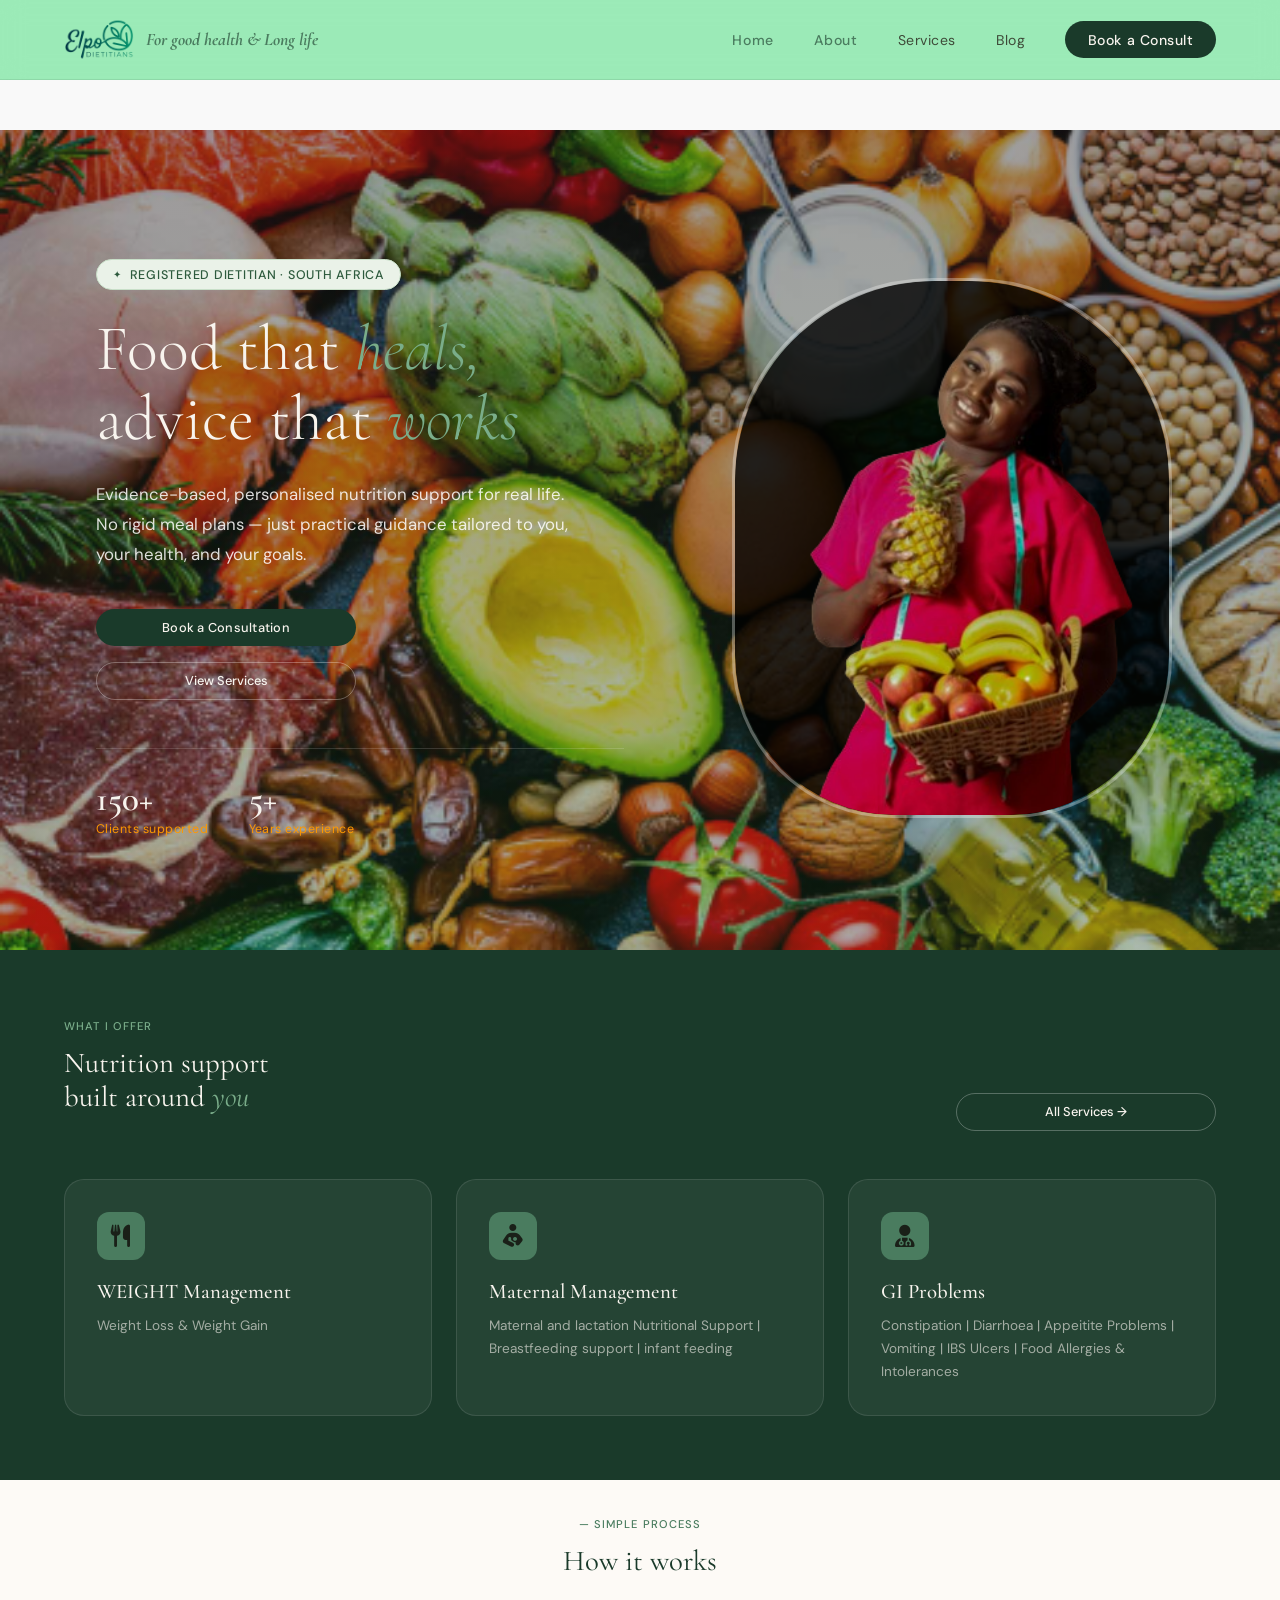
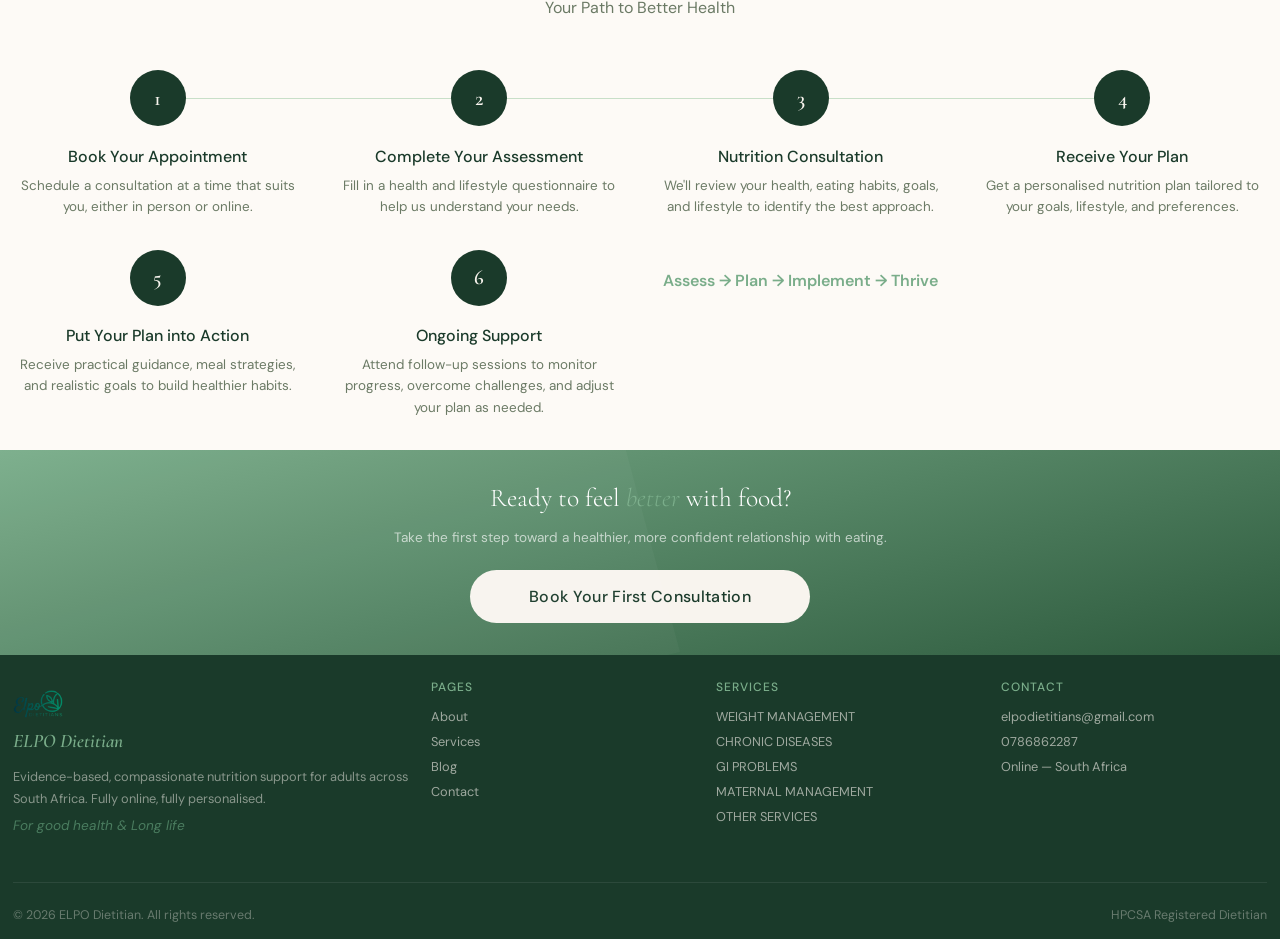
==== commit 8cfa9606: "css" ====
--- a/index.html
+++ b/index.html
@@ -3,7 +3,6 @@
 <head>
   <meta charset="UTF-8">
   <meta name="viewport" content="width=device-width, initial-scale=1.0">
-
   <!-- UPDATE: Change this to your business name -->
   <title>ELPO Dietitian</title>
 
@@ -13,7 +12,6 @@
   <link href="https://fonts.googleapis.com/css2?family=Cormorant+Garamond:ital,wght@0,300;0,400;0,500;0,600;1,300;1,400&family=DM+Sans:wght@300;400;500&display=swap" rel="stylesheet">
   <!-- Font Awesome -->
   <link rel="stylesheet" href="https://cdnjs.cloudflare.com/ajax/libs/font-awesome/6.5.1/css/all.min.css">
-
   <!-- Stylesheets — edit only the relevant file for each concern -->
   <link rel="stylesheet" href="css/styles.css">   <!-- Global: colours, fonts, nav, footer, modal, forms -->
   <link rel="stylesheet" href="css/home.css">     <!-- Home page sections only -->
@@ -40,7 +38,7 @@
     <a href="pages/about.html" class="nav-active">About</a>
     <a href="pages/services.html">Services</a>
     <a href="pages/blog.html">Blog</a>
-    <a href="#" onclick="showContactOptions();return false;" class="nav-cta">Book a Consult</a>
+    <a href="pages/contact.html#booking-form" class="nav-cta">Book a Consult</a>
   </div>
 </nav>
 
@@ -56,13 +54,13 @@
       <h1 class="fade-up delay-1">Food that <em>heals,</em><br>advice that <em>works</em></h1>
       <p class="fade-up delay-2">Evidence-based, personalised nutrition support for real life. No rigid meal plans — just practical guidance tailored to you, your health, and your goals.</p>
       <div class="hero-btns fade-up delay-3">
-        <button class="btn-primary" onclick="openBooking()">Book a Consultation</button>
+        <button class="btn-primary" onclick="window.location.href='pages/contact.html#booking-form'">Book a Consultation</button>
         <button class="btn-secondary" onclick="window.location.href='pages/services.html'">View Services</button>
       </div>
       <div class="hero-stats fade-up delay-4">
         <div><div class="stat-num">150+</div><div class="stat-label">Clients supported</div></div>
-        <div><div class="stat-num">8+</div><div class="stat-label">Years experience</div></div>
-        <div><div class="stat-num">15+</div><div class="stat-label">Conditions treated</div></div>
+        <div><div class="stat-num">5+</div><div class="stat-label">Years experience</div></div>
+        
       </div>
     </div>
     <div class="hero-image fade-up delay-2">
@@ -165,7 +163,7 @@
   <section class="cta-banner">
     <h2>Ready to feel <em>better</em> with food?</h2>
     <p>Take the first step toward a healthier, more confident relationship with eating.</p>
-    <button class="btn-primary" onclick="openBooking()">Book Your First Consultation</button>
+    <button class="btn-primary" onclick="window.location.href='pages/contact.html#booking-form'">Book Your First Consultation</button>
   </section>
 
   <footer>
--- a/css/home.css
+++ b/css/home.css
@@ -16,10 +16,12 @@
   padding: 5rem 4rem 4rem 6rem;
   gap: 4rem;
   position: relative; overflow: hidden;
+  isolation: isolate;
   background-image: linear-gradient(rgba(32, 32, 32, 0.43), rgba(26, 65, 34, 0.366)), url('../Pictures/HomeBackground.png');
   background-size: cover;
   margin-top: 0;
 }
+
 .hero-badge {
   display: inline-flex; align-items: center; gap: 0.5rem;
   background: var(--green-mist); border: 1px solid var(--green-pale);
@@ -81,7 +83,7 @@
   width: 100%; height: 100%;
   display: flex; flex-direction: column;
   align-items: center; justify-content: center; gap: 1rem;
-  background: rgba(137, 252, 137, 0.182); border-radius: 200px 200px 160px 160px;
+  background: rgba(0, 0, 0, 0.796); border-radius: 200px 200px 160px 160px;
 }
 .placeholder-icon {
   width: 120px; height: 120px; background: var(--green-pale);
--- a/css/pages.css
+++ b/css/pages.css
@@ -16,7 +16,7 @@
 }
 .about-img-wrap {
   width: 100%; aspect-ratio: 4/5;
-  background: #ffc0cb51;
+  background: rgba(106, 189, 106, 0.289);
   border-radius: 24px; overflow: hidden;
   position: relative;
   display: flex; align-items: center; justify-content: center;
@@ -61,7 +61,7 @@
 }
 .value-card {
   padding: 2rem; border-radius: 20px;
-  background: white; border: 1px solid var(--border);
+  background: rgba(147, 254, 163, 0.789); border: 1px solid var(--border);
 }
 .value-card .val-icon { font-size: 2rem; margin-bottom: 1rem; }
 .value-card h3 {
@@ -268,6 +268,9 @@
   height: 200px; background: var(--green-mist);
   display: flex; align-items: center; justify-content: center;
   font-size: 3rem; position: relative; overflow: hidden;
+}
+.blog-img img {
+  width: 100%; height: 100%; object-fit: cover; display: block;
 }
 .blog-img-overlay {
   position: absolute; inset: 0;
@@ -355,11 +358,13 @@
   .map-container {
         text-align: center;
         font-family: Arial, sans-serif;
-        width: 200px;
+        width: min(100%, 650px);
+        max-width: 100%;
         margin: 0 auto;
         padding: 20px;
         border-radius: 30px;
         background-color: #ffffff;
+        box-sizing: border-box;
     }
     #d-link{
         display: inline-block;
@@ -373,17 +378,28 @@
     }
 
     .map-container h2 {
-        color: #1a4a83; /* Matching the blue in your image */
-        font-size: 2rem;
+        color: #1a4a83;
+        font-size: clamp(1.5rem, 3vw, 2rem);
         margin-bottom: 20px;
     }
 
     .map-card {
         border-radius: 12px;
         overflow: hidden;
-        box-shadow: 0 10px 30px rgba(0,0,0,0.15); /* Adds that depth effect */
+        box-shadow: 0 10px 30px rgba(0,0,0,0.15);
         margin-bottom: 25px;
-        line-height: 0; /* Removes bottom gap */
+        line-height: 0;
+        width: 100%;
+        height: 100%;
+        min-height: 280px;
+    }
+
+    .map-card iframe {
+        width: 100%;
+        height: 100%;
+        min-height: 280px;
+        border: 0;
+        display: block;
     }
 
     .directions-btn {
@@ -696,7 +712,7 @@
 
 /* Social connect card (placed under CTAs) */
 .social-connect { padding: 2rem 0 3rem; text-align: center; }
-.social-card { max-width: 720px; margin: 0 auto; background: white; border-radius: 16px; padding: 1.2rem; border: 1px solid var(--border); }
+.social-card { max-width: 720px; margin: 0 auto; background: rgba(181, 252, 178, 0.697); border-radius: 16px; padding: 1.2rem; border: 1px solid var(--border); }
 .social-card-inner h3 { margin: 0 0 0.25rem; font-family: 'Cormorant Garamond', serif; color: var(--green-deep); }
 .social-card-inner p { margin: 0 0 0.8rem; color: var(--text-light); }
 .social-actions { display: flex; gap: 0.75rem; justify-content: center; }
@@ -704,6 +720,7 @@
 .social-btn i { font-size: 1.2rem; }
 .social-btn span { font-size: 0.95rem; }
 .social-btn.instagram { background: linear-gradient(90deg,#f58529,#de1f7a); }
+.social-btn.facebook { background: linear-gradient(90deg,#1877f2,#0b5ed7); }
 .social-btn.tiktok { background: linear-gradient(90deg,#00f2ea,#000000); }
 .social-btn:focus,.social-btn:hover { transform: translateY(-2px); box-shadow: 0 8px 20px rgba(0,0,0,0.08); }
 
@@ -721,14 +738,30 @@
   border: 1px solid var(--border);
   box-shadow: 0 10px 40px rgba(26,58,42,0.1);
   height: 450px;
-  width: 650px;
+  width: min(100%, 650px);
+  max-width: 100%;
   justify-content: center;
   justify-self: center;
   background-color: rgba(0, 56, 36, 0.595);
-}
+  box-sizing: border-box;
+}
+
+.map-card {
+  width: 100%;
+  height: 100%;
+}
+
+.map-card iframe {
+  width: 100%;
+  height: 100%;
+  border: 0;
+  display: block;
+}
+
 @media (max-width: 768px) {
   .map-section { padding: 3rem 1rem; }
-  .map-container { height: 350px; border-radius: 16px; margin-top: 1.5rem; }
+  .map-container { height: 320px; border-radius: 16px; margin-top: 1.5rem; padding: 0; }
+  .map-card iframe { min-height: 320px; }
 }
 
 /* ── Mobile: stack service rows for better readability ── */
@@ -768,3 +801,427 @@
   .how-it-works-summary .section-title { font-size: 1.25rem; }
   .how-it-works-summary .summary-steps li { font-size: 0.95rem; }
 }
+/* ============================================================
+   promos.css — Specials & Promotions Styles
+   ============================================================ */
+
+:root {
+  --elpo-green-deep: #1a5c3a;
+  --elpo-green-mid: #2a7a4f;
+  --elpo-green-bright: #3aaa6e;
+  --elpo-green-light: #d4f0e2;
+  --elpo-gold: #c8a44a;
+  --elpo-off-white: #f7f9f5;
+  --elpo-text-dark: #1a2a1e;
+  --elpo-text-muted: #5a7060;
+}
+
+.promos-section {
+  padding: 80px 20px 100px;
+  background:
+    radial-gradient(ellipse 80% 60% at 10% 20%, rgba(58,170,110,.10) 0%, transparent 60%),
+    radial-gradient(ellipse 60% 50% at 90% 80%, rgba(26,92,58,.08) 0%, transparent 60%),
+    var(--elpo-off-white);
+  position: relative;
+  overflow: hidden;
+  font-family: 'DM Sans', sans-serif;
+  color: var(--elpo-text-dark);
+}
+
+.promos-section *,
+.promos-section *::before,
+.promos-section *::after {
+  box-sizing: border-box;
+}
+
+.promos-section::before,
+.promos-section::after {
+  content: '';
+  position: absolute;
+  border-radius: 50% 60% 40% 70% / 60% 40% 70% 50%;
+  opacity: .06;
+  background: var(--elpo-green-deep);
+  pointer-events: none;
+}
+
+.promos-section::before {
+  width: 420px;
+  height: 420px;
+  top: -120px;
+  left: -100px;
+}
+
+.promos-section::after {
+  width: 360px;
+  height: 360px;
+  bottom: -100px;
+  right: -80px;
+}
+
+.promos-header {
+  text-align: center;
+  margin-bottom: 60px;
+  position: relative;
+}
+
+.promos-header .eyebrow {
+  display: inline-flex;
+  align-items: center;
+  gap: 7px;
+  font-size: .78rem;
+  font-weight: 600;
+  letter-spacing: .2em;
+  text-transform: uppercase;
+  color: var(--elpo-green-bright);
+  background: rgba(58,170,110,.12);
+  border: 1px solid rgba(58,170,110,.3);
+  padding: 6px 18px;
+  border-radius: 100px;
+  margin-bottom: 18px;
+}
+
+.promos-header h2 {
+  font-family: 'Playfair Display', serif;
+  font-size: clamp(2.4rem, 5vw, 3.6rem);
+  font-weight: 900;
+  line-height: 1.1;
+  color: var(--elpo-green-deep);
+  display: inline-block;
+  margin: 0;
+}
+
+.promos-header h2 span {
+  color: var(--elpo-gold);
+  font-style: italic;
+}
+
+.promos-header h2::after {
+  content: '';
+  display: block;
+  height: 4px;
+  border-radius: 2px;
+  background: linear-gradient(90deg, var(--elpo-green-bright), var(--elpo-gold));
+  margin: 12px auto 0;
+  width: 0;
+  animation: elpoUnderline .9s .4s ease forwards;
+}
+
+@keyframes elpoUnderline {
+  to { width: 60%; }
+}
+
+.promos-header p {
+  margin-top: 18px;
+  color: var(--elpo-text-muted);
+  font-size: 1.05rem;
+  max-width: 520px;
+  margin-left: auto;
+  margin-right: auto;
+  line-height: 1.7;
+}
+
+.promos-grid {
+  max-width: 960px;
+  margin: 0 auto;
+  display: grid;
+  gap: 36px;
+}
+
+.promo-card {
+  background: #fff;
+  border-radius: 24px;
+  overflow: hidden;
+  display: grid;
+  grid-template-columns: 1fr 1fr;
+  box-shadow: 0 8px 40px rgba(26,92,58,.10), 0 2px 8px rgba(0,0,0,.05);
+  border: 1px solid rgba(58,170,110,.15);
+  transition: transform .35s ease, box-shadow .35s ease;
+  animation: elpoCardReveal .7s .2s both ease;
+}
+
+@keyframes elpoCardReveal {
+  from { opacity: 0; transform: translateY(30px); }
+  to { opacity: 1; transform: translateY(0); }
+}
+
+.promo-card:hover {
+  transform: translateY(-6px);
+  box-shadow: 0 20px 60px rgba(26,92,58,.16), 0 4px 12px rgba(0,0,0,.07);
+}
+
+.card-info {
+  padding: 44px 40px 44px 44px;
+  display: flex;
+  flex-direction: column;
+  justify-content: space-between;
+  gap: 28px;
+}
+
+.card-badge {
+  display: inline-flex;
+  align-items: center;
+  gap: 8px;
+  font-size: .75rem;
+  font-weight: 600;
+  letter-spacing: .15em;
+  text-transform: uppercase;
+  color: var(--elpo-green-deep);
+  background: var(--elpo-green-light);
+  padding: 7px 14px;
+  border-radius: 100px;
+  width: fit-content;
+}
+
+.card-title {
+  font-family: 'Playfair Display', serif;
+  font-size: clamp(1.5rem, 2.5vw, 2rem);
+  font-weight: 700;
+  color: var(--elpo-green-deep);
+  line-height: 1.2;
+  margin: 16px 0 0;
+}
+
+.card-title em {
+  font-style: italic;
+  color: var(--elpo-green-mid);
+}
+
+.features-list {
+  list-style: none;
+  padding: 0;
+  display: flex;
+  flex-direction: column;
+  gap: 12px;
+}
+
+.features-list li {
+  display: flex;
+  align-items: flex-start;
+  gap: 12px;
+  font-size: .95rem;
+  line-height: 1.4;
+}
+
+.check-icon {
+  flex-shrink: 0;
+  width: 22px;
+  height: 22px;
+  border-radius: 6px;
+  background: var(--elpo-green-deep);
+  display: flex;
+  align-items: center;
+  justify-content: center;
+  margin-top: 1px;
+}
+
+.check-icon svg {
+  width: 12px;
+  height: 12px;
+}
+
+.suitable-wrap {
+  display: flex;
+  flex-direction: column;
+  gap: 8px;
+}
+
+.suitable-label {
+  font-size: .78rem;
+  font-weight: 600;
+  color: var(--elpo-text-muted);
+  letter-spacing: .1em;
+  text-transform: uppercase;
+}
+
+.suitable-tags {
+  display: flex;
+  flex-wrap: wrap;
+  gap: 8px;
+}
+
+.elpo-tag {
+  font-size: .82rem;
+  padding: 5px 13px;
+  border-radius: 100px;
+  background: #fff;
+  border: 1px solid rgba(58,170,110,.3);
+  color: var(--elpo-green-deep);
+  font-weight: 500;
+}
+
+.elpo-cta-btn {
+  display: inline-flex;
+  align-items: center;
+  gap: 10px;
+  background: linear-gradient(135deg, var(--elpo-green-deep), var(--elpo-green-mid));
+  color: #fff;
+  font-size: .95rem;
+  font-weight: 600;
+  padding: 15px 28px;
+  border-radius: 14px;
+  border: none;
+  cursor: pointer;
+  text-decoration: none;
+  width: fit-content;
+  letter-spacing: .02em;
+  transition: background .3s, transform .2s, box-shadow .3s;
+  box-shadow: 0 4px 16px rgba(26,92,58,.25);
+}
+
+.elpo-cta-btn:hover {
+  background: linear-gradient(135deg, var(--elpo-green-mid), var(--elpo-green-bright));
+  transform: translateY(-2px);
+  box-shadow: 0 8px 24px rgba(26,92,58,.35);
+}
+
+.elpo-cta-btn svg {
+  width: 18px;
+  height: 18px;
+  transition: transform .25s;
+}
+
+.elpo-cta-btn:hover svg {
+  transform: translateX(4px);
+}
+
+.card-price-panel {
+  background: linear-gradient(160deg, var(--elpo-green-deep) 0%, #0e3d24 100%);
+  display: flex;
+  flex-direction: column;
+  align-items: center;
+  justify-content: center;
+  gap: 24px;
+  padding: 44px 32px;
+  position: relative;
+  overflow: hidden;
+}
+
+.card-price-panel::before {
+  content: '';
+  position: absolute;
+  inset: 0;
+  background-image: radial-gradient(circle, rgba(255,255,255,.05) 1px, transparent 1px);
+  background-size: 20px 20px;
+}
+
+.weeks-badge {
+  background: rgba(255,255,255,.12);
+  border: 1px solid rgba(255,255,255,.2);
+  border-radius: 100px;
+  padding: 8px 20px;
+  font-size: .85rem;
+  font-weight: 600;
+  color: #fff;
+  letter-spacing: .08em;
+  text-transform: uppercase;
+  position: relative;
+}
+
+.price-wrap {
+  text-align: center;
+  position: relative;
+}
+
+.price-label {
+  font-size: .8rem;
+  font-weight: 600;
+  letter-spacing: .18em;
+  text-transform: uppercase;
+  color: rgba(255,255,255,.6);
+  margin-bottom: 6px;
+}
+
+.price-amount {
+  font-family: 'Playfair Display', serif;
+  font-size: clamp(2.8rem, 5vw, 4rem);
+  font-weight: 900;
+  color: var(--elpo-gold);
+  line-height: 1;
+  text-shadow: 0 2px 20px rgba(200,164,74,.4);
+}
+
+.price-period {
+  font-size: .85rem;
+  color: rgba(255,255,255,.55);
+  margin-top: 6px;
+}
+
+.pulse-ring {
+  width: 120px;
+  height: 120px;
+  border-radius: 50%;
+  background: rgba(58,170,110,.15);
+  display: flex;
+  align-items: center;
+  justify-content: center;
+  position: relative;
+}
+
+.pulse-ring::before,
+.pulse-ring::after {
+  content: '';
+  position: absolute;
+  border-radius: 50%;
+  border: 2px solid rgba(58,170,110,.3);
+  animation: elpoPulse 2.5s ease-out infinite;
+}
+
+.pulse-ring::after {
+  animation-delay: 1.2s;
+}
+
+@keyframes elpoPulse {
+  0% { width: 80px; height: 80px; opacity: .8; }
+  100% { width: 160px; height: 160px; opacity: 0; }
+}
+
+.leaf-icon {
+  font-size: 2.4rem;
+  position: relative;
+  z-index: 1;
+}
+
+.contact-strip {
+  background: rgba(255,255,255,.08);
+  border-top: 1px solid rgba(255,255,255,.12);
+  border-radius: 12px;
+  padding: 16px 20px;
+  width: 100%;
+  display: flex;
+  flex-direction: column;
+  gap: 8px;
+  position: relative;
+}
+
+.contact-item {
+  display: flex;
+  align-items: center;
+  gap: 10px;
+  font-size: .82rem;
+  color: rgba(255,255,255,.8);
+  text-decoration: none;
+  transition: color .2s;
+}
+
+.contact-item:hover {
+  color: #fff;
+}
+
+.contact-item svg {
+  opacity: .7;
+  flex-shrink: 0;
+}
+
+/* ── Responsive ── */
+@media (max-width: 720px) {
+  .promo-card {
+    grid-template-columns: 1fr;
+  }
+  .card-price-panel {
+    padding: 36px 28px;
+  }
+  .card-info {
+    padding: 32px 28px;
+  }
+}
+
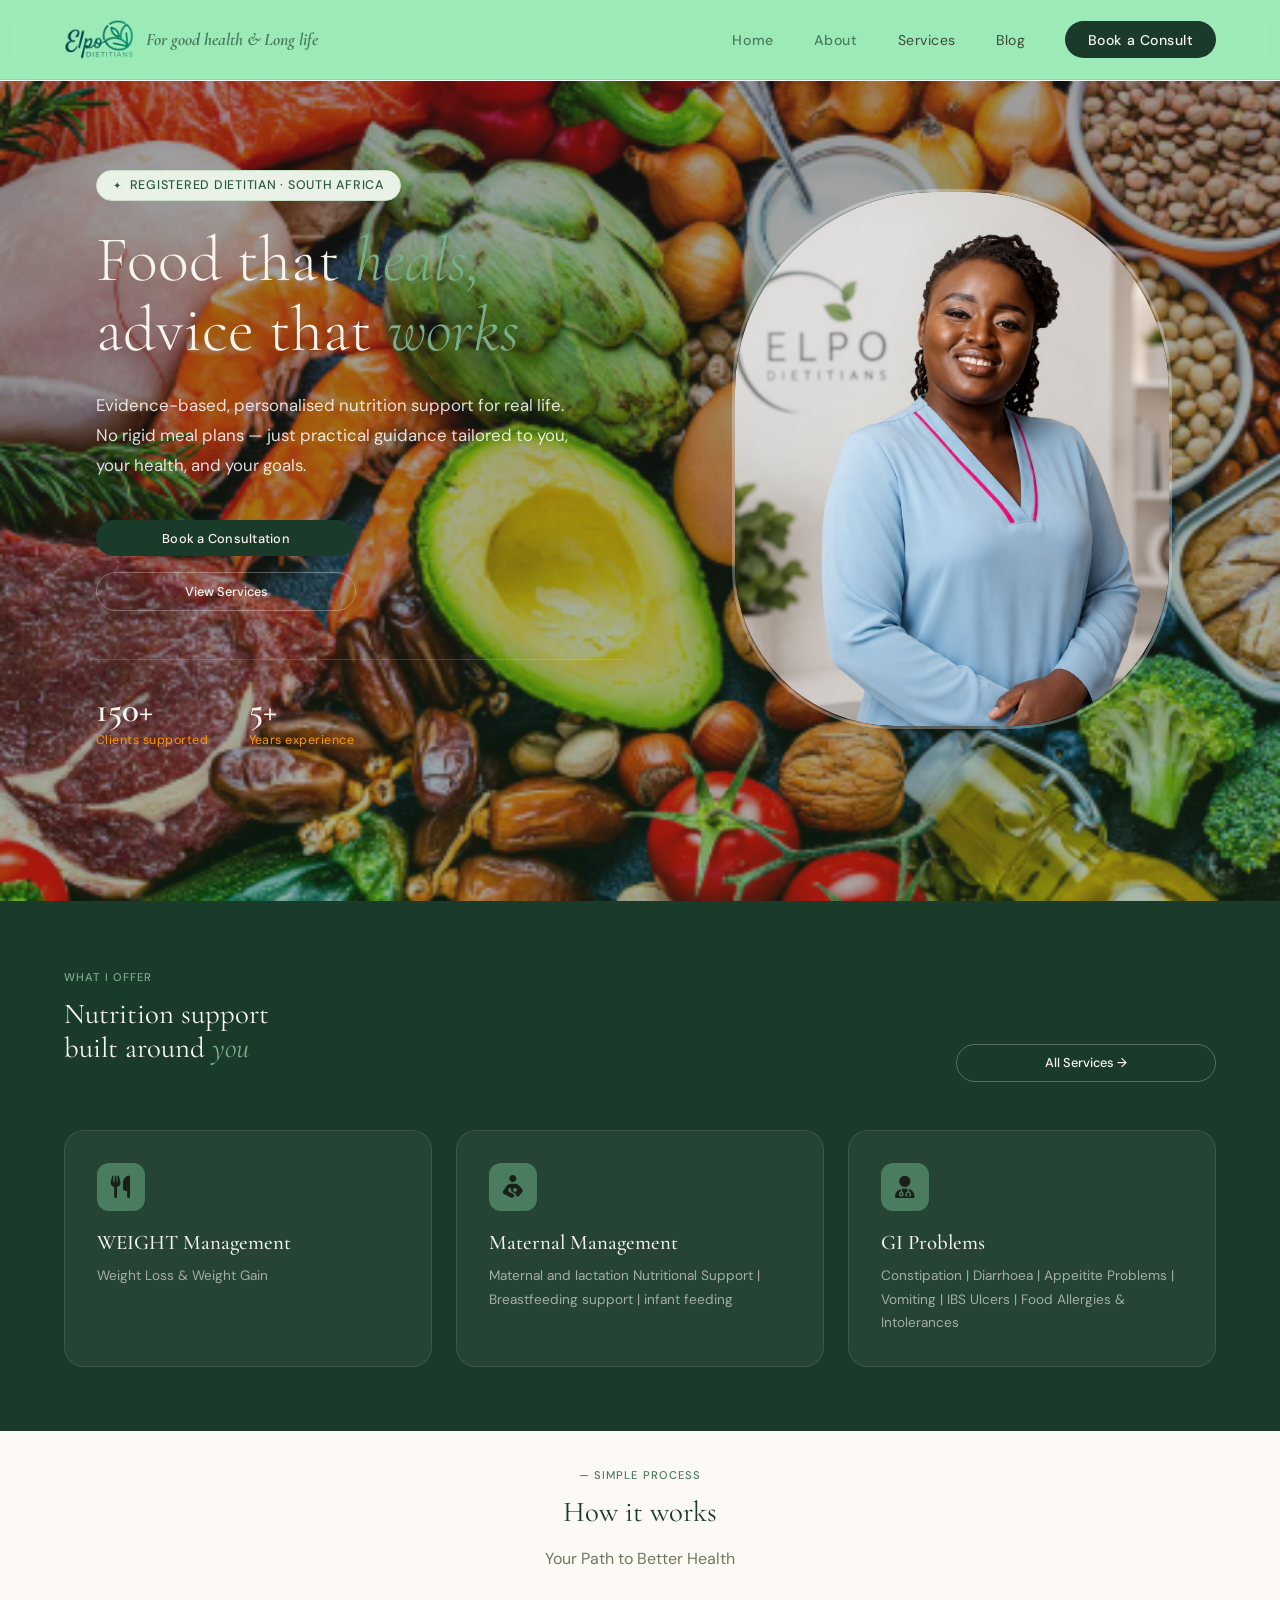
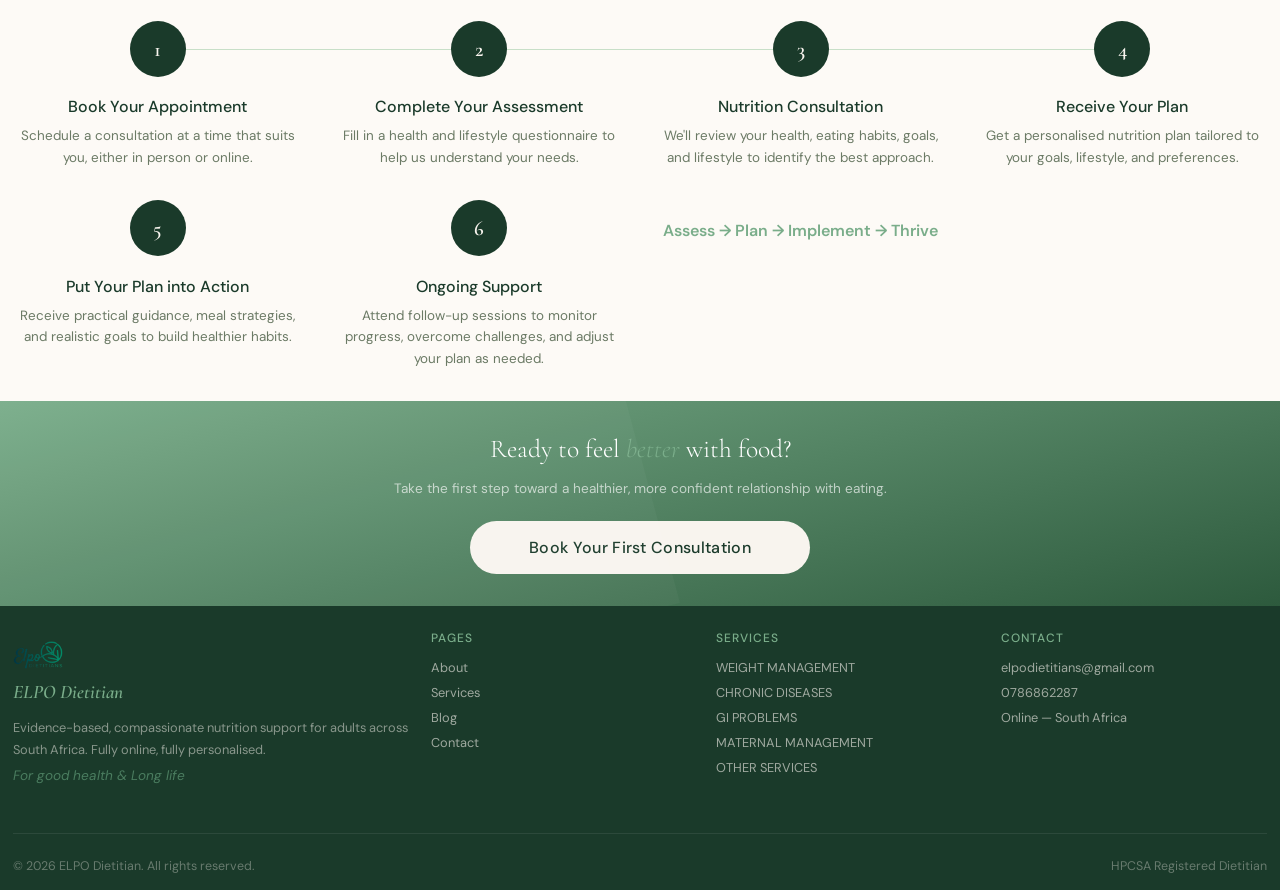
==== commit 65dc631c: "Finishing touches" ====
--- a/index.html
+++ b/index.html
@@ -4,7 +4,7 @@
   <meta charset="UTF-8">
   <meta name="viewport" content="width=device-width, initial-scale=1.0">
   <!-- UPDATE: Change this to your business name -->
-  <title>ELPO Dietitian</title>
+  <title>ELPO Dietitians</title>
 
 <meta name="description"
 content="Professional dietitian services focused on healthy eating, nutrition guidance, wellness plans, and personalized dietary support for a healthier lifestyle.">
@@ -66,7 +66,7 @@
     <div class="hero-image fade-up delay-2">
       <div class="hero-img-wrap">
         <div class="hero-img-placeholder">
-          <img src="Pictures/EM_Moyo.png" alt="ELPO Dietitian" style="width:100%;height:100%;object-fit:cover;border-radius:inherit;">
+          <img src="Pictures/E-Moyo.jpeg" alt="ELPO Dietitian" style="width:100%;height:100%;object-fit:cover;border-radius:inherit;">
         </div>
 
       </div>
--- a/css/styles.css
+++ b/css/styles.css
@@ -32,8 +32,14 @@
 
 /* ── Reset & Base ── */
 * { margin: 0; padding: 0; box-sizing: border-box; }
-html { scroll-behavior: smooth; }
+html {
+  scroll-behavior: smooth;
+  height: 100%;
+}
 body {
+  display: flex;
+  flex-direction: column;
+  min-height: 100vh;
   font-family: 'DM Sans', sans-serif;
   background: var(--warm-white);
   color: var(--text-dark);
@@ -102,7 +108,7 @@
 .nav-links a.nav-active { color: var(--green-soft); font-weight: 500; }
 
 /* ── PAGE SWITCHING ── */
-.page { display: none; min-height: 100vh; padding-top: 110px; /* Increased margin for large devices */ }
+.page { display: none; min-height: 100vh; padding-top: 80px; /* Space for fixed nav on desktop */ }
 .page.active { display: block; }
 
 /* ── SHARED SECTION STYLES ── */
@@ -194,7 +200,11 @@
 }
 
 /* ── FOOTER (shared across pages) ── */
-footer { background: var(--green-deep); padding: 4rem 4rem 2rem; }
+footer {
+  background: var(--green-deep);
+  padding: 4rem 4rem 2rem;
+  margin-top: auto;
+}
 .footer-grid {
   display: grid; grid-template-columns: 1.5fr 1fr 1fr 1fr;
   gap: 3rem; margin-bottom: 3rem;
@@ -498,6 +508,11 @@
   .cta-banner {
     text-align: center;
   }
+  .footer-logo {
+    margin-left: auto;
+    margin-right: auto;
+    text-align: center;
+  }
 }
 
 /* ── Small mobile: up to 480px ── */
--- a/css/home.css
+++ b/css/home.css
@@ -13,13 +13,13 @@
   min-height: calc(100vh - 80px);
   display: grid; grid-template-columns: 1fr 1fr;
   align-items: center;
-  padding: 5rem 4rem 4rem 6rem;
+  padding: 0 4rem 4rem 6rem;
   gap: 4rem;
   position: relative; overflow: hidden;
   isolation: isolate;
   background-image: linear-gradient(rgba(32, 32, 32, 0.43), rgba(26, 65, 34, 0.366)), url('../Pictures/HomeBackground.png');
   background-size: cover;
-  margin-top: 0;
+  margin-top: -1.5%;
 }
 
 .hero-badge {
@@ -247,12 +247,15 @@
   }
   .hero-btns {
     justify-content: center;
+    align-items: center;
+    width: 100%;
     gap: 0.8rem;
   }
   .hero .btn-primary,
   .hero .btn-secondary {
     padding: 0.65rem 1.2rem;
     font-size: 0.85rem;
+    margin: 0 auto;
   }
   .hero-stats {
     justify-content: center;
@@ -282,7 +285,7 @@
     padding: 0.8rem 1rem;
     white-space: nowrap;
   }
-  /* Center buttons only on the index (home) page for small screens */
+  /* Center home page buttons on small screens */
   #page-home .btn-primary,
   #page-home .btn-secondary,
   #page-home .form-submit,
@@ -291,16 +294,14 @@
     display: block;
     margin: 0.6rem auto;
   }
-  /* But keep the hero buttons left-aligned on all sizes */
+  /* Keep hero buttons grouped and centered on small home screens */
+  #page-home .hero-btns {
+    justify-content: center;
+  }
   #page-home .hero-btns .btn-primary,
   #page-home .hero-btns .btn-secondary {
     display: inline-block;
     margin: 0;
-  }
-  /* Keep the services-strip action on the left as well */
-  .services-strip .btn-secondary {
-    display: inline-block !important;
-    margin: 0 !important;
   }
   .float-icon { width: 32px; height: 32px; font-size: 1rem; }
   .float-text { font-size: 0.7rem; }
--- a/css/pages.css
+++ b/css/pages.css
@@ -255,7 +255,7 @@
 /* ══════════════ BLOG PAGE ══════════════ */
 .blog-hero { padding: 4rem 5rem 3rem; text-align: center; }
 .blog-grid {
-  display: grid; grid-template-columns: repeat(3, 1fr);
+  display: grid; grid-template-columns: repeat(2, 1fr);
   gap: 2rem; padding: 2rem 5rem 5rem;
 }
 .blog-card {
@@ -265,13 +265,17 @@
 }
 .blog-card:hover { transform: translateY(-4px); box-shadow: 0 12px 40px rgba(26,58,42,0.08); }
 .blog-img {
-  height: 200px; background: var(--green-mist);
-  display: flex; align-items: center; justify-content: center;
+  max-height: 750px;
   font-size: 3rem; position: relative; overflow: hidden;
 }
 .blog-img img {
-  width: 100%; height: 100%; object-fit: cover; display: block;
-}
+  width: 100%; 
+  height: 100%; 
+  object-fit: contain; 
+  object-position: center center;
+  display: block;
+}
+
 .blog-img-overlay {
   position: absolute; inset: 0;
   background: linear-gradient(to bottom, transparent 50%, rgba(26,58,42,0.2));
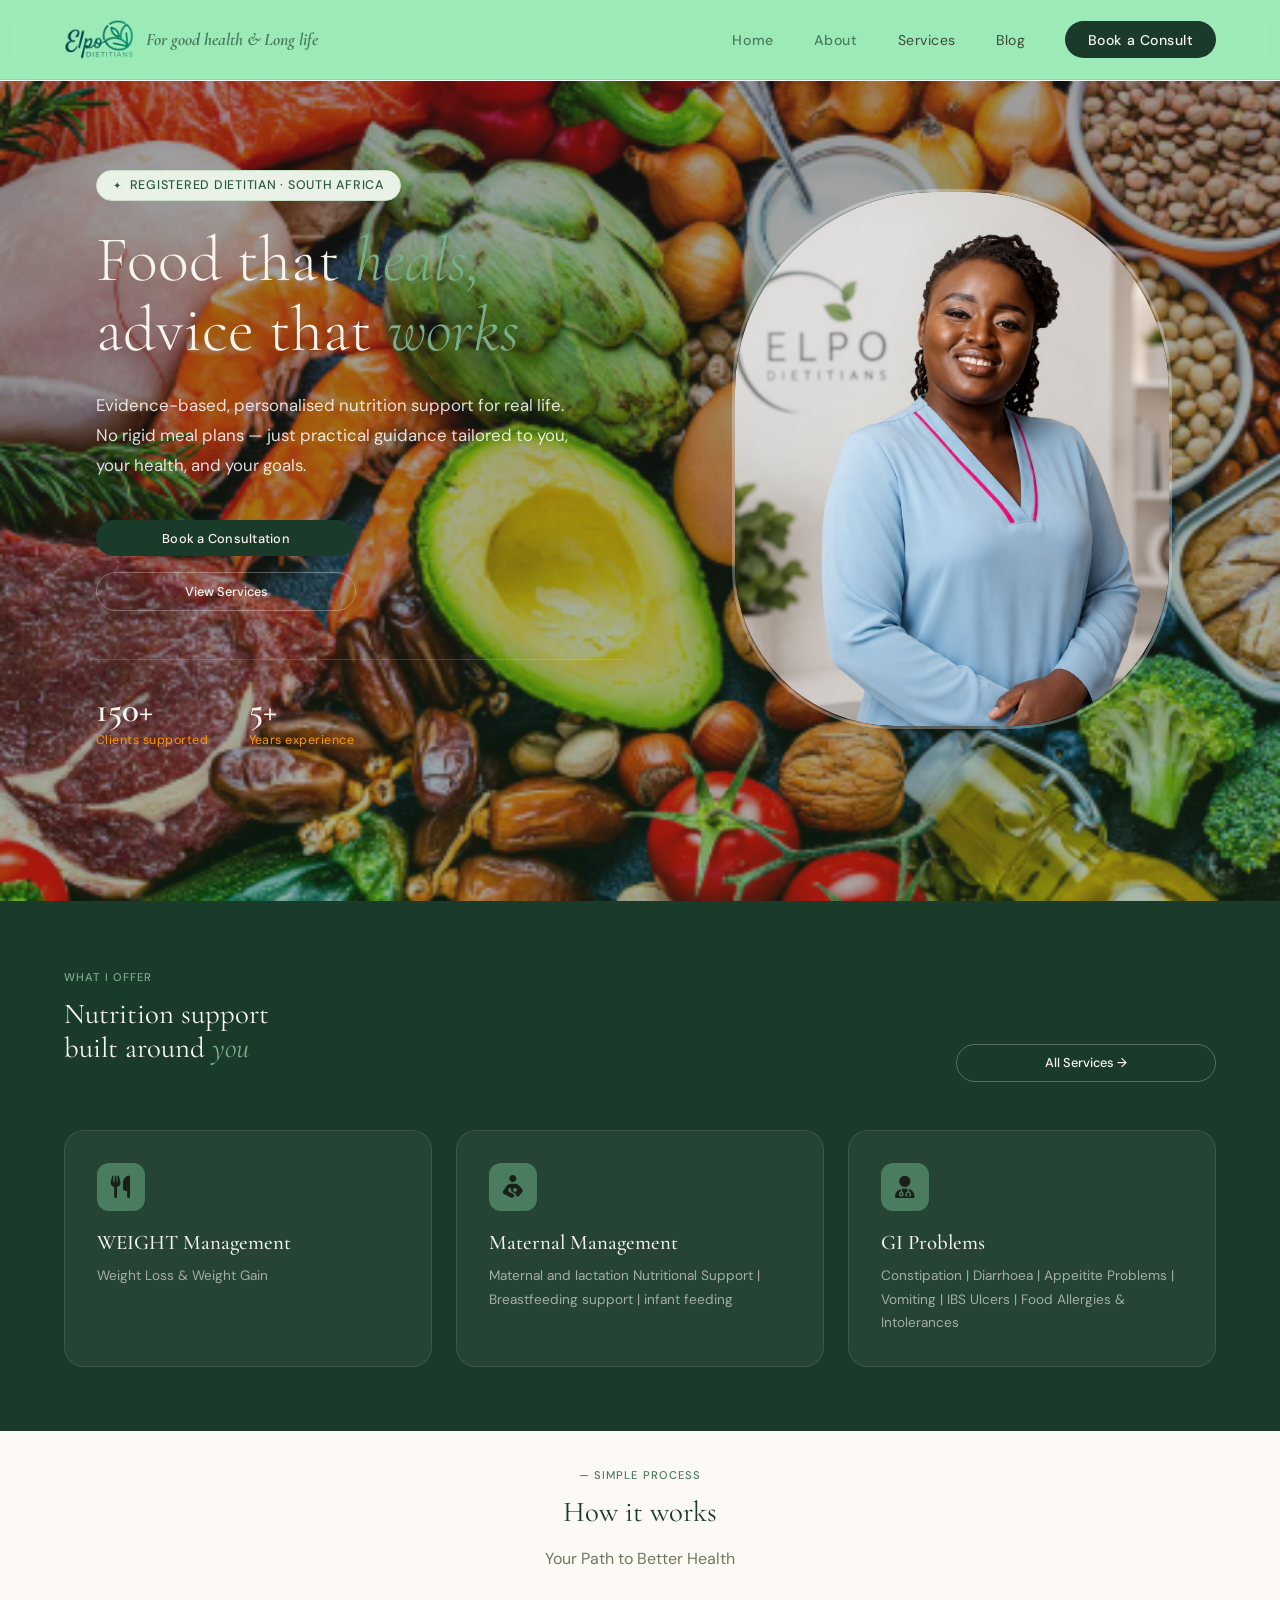
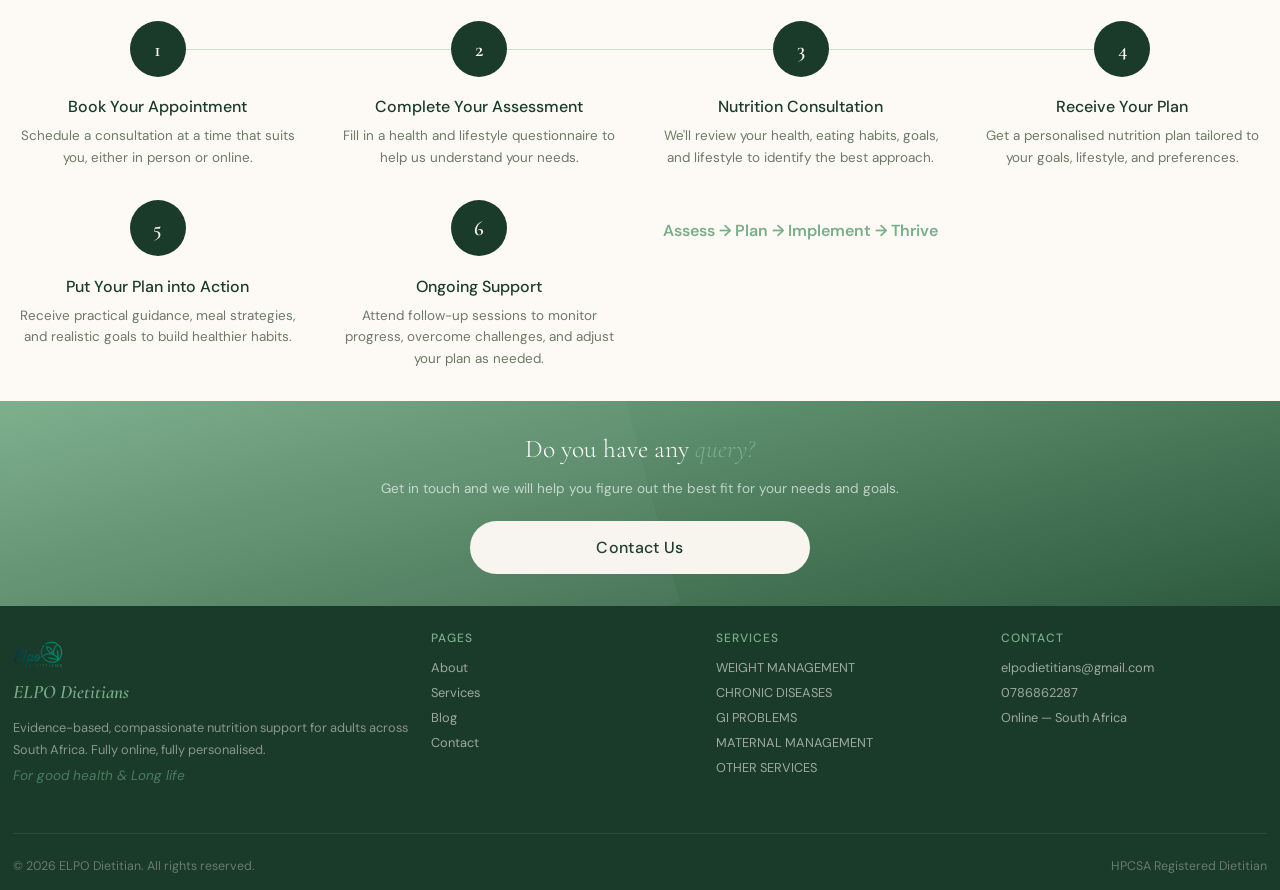
==== commit fbae7906: "Fixed links" ====
--- a/index.html
+++ b/index.html
@@ -38,7 +38,7 @@
     <a href="pages/about.html" class="nav-active">About</a>
     <a href="pages/services.html">Services</a>
     <a href="pages/blog.html">Blog</a>
-    <a href="pages/contact.html#booking-form" class="nav-cta">Book a Consult</a>
+    <a href="#" onclick="openBookingForm({ message: 'Hello, I would like to enquire about your services.' }); return false;" class="nav-cta">Book a Consult</a>
   </div>
 </nav>
 
@@ -54,7 +54,7 @@
       <h1 class="fade-up delay-1">Food that <em>heals,</em><br>advice that <em>works</em></h1>
       <p class="fade-up delay-2">Evidence-based, personalised nutrition support for real life. No rigid meal plans — just practical guidance tailored to you, your health, and your goals.</p>
       <div class="hero-btns fade-up delay-3">
-        <button class="btn-primary" onclick="window.location.href='pages/contact.html#booking-form'">Book a Consultation</button>
+        <button class="btn-primary" onclick="openBookingForm({ message: 'Hello, I would like to enquire about your services.' }); return false;">Book a Consultation</button>
         <button class="btn-secondary" onclick="window.location.href='pages/services.html'">View Services</button>
       </div>
       <div class="hero-stats fade-up delay-4">
@@ -160,10 +160,10 @@
     </div>
   </section>
 
-  <section class="cta-banner">
-    <h2>Ready to feel <em>better</em> with food?</h2>
-    <p>Take the first step toward a healthier, more confident relationship with eating.</p>
-    <button class="btn-primary" onclick="window.location.href='pages/contact.html#booking-form'">Book Your First Consultation</button>
+   <section class="cta-banner">
+    <h2>Do you have any <em>query?</em></h2>
+    <p>Get in touch and we will help you figure out the best fit for your needs and goals.</p>
+    <button class="btn-primary" onclick="showContactOptions({ message: 'Hello, I would like to enquire about your services.' });">Contact Us</button>
   </section>
 
   <footer>
@@ -172,7 +172,7 @@
         <div class="logo-circle" style="width:50px;height:50px">
           <img src="Pictures/Logo.png" alt="ELPO Dietitian Logo" style="width:100%;height:100%;object-fit:contain">
         </div>
-        <span>ELPO Dietitian</span>
+        <span>ELPO Dietitians</span>
       </div><p class="footer-desc">Evidence-based, compassionate nutrition support for adults across South Africa. Fully online, fully personalised.</p><p class="logo-tagline" style="margin-top:0.5rem;font-size:0.85rem">For good health & Long life</p></div>
       <div class="footer-col"><h4>Pages</h4><a href="pages/about.html">About</a><a href="pages/services.html">Services</a><a href="pages/blog.html">Blog</a><a href="pages/contact.html">Contact</a></div>
      
